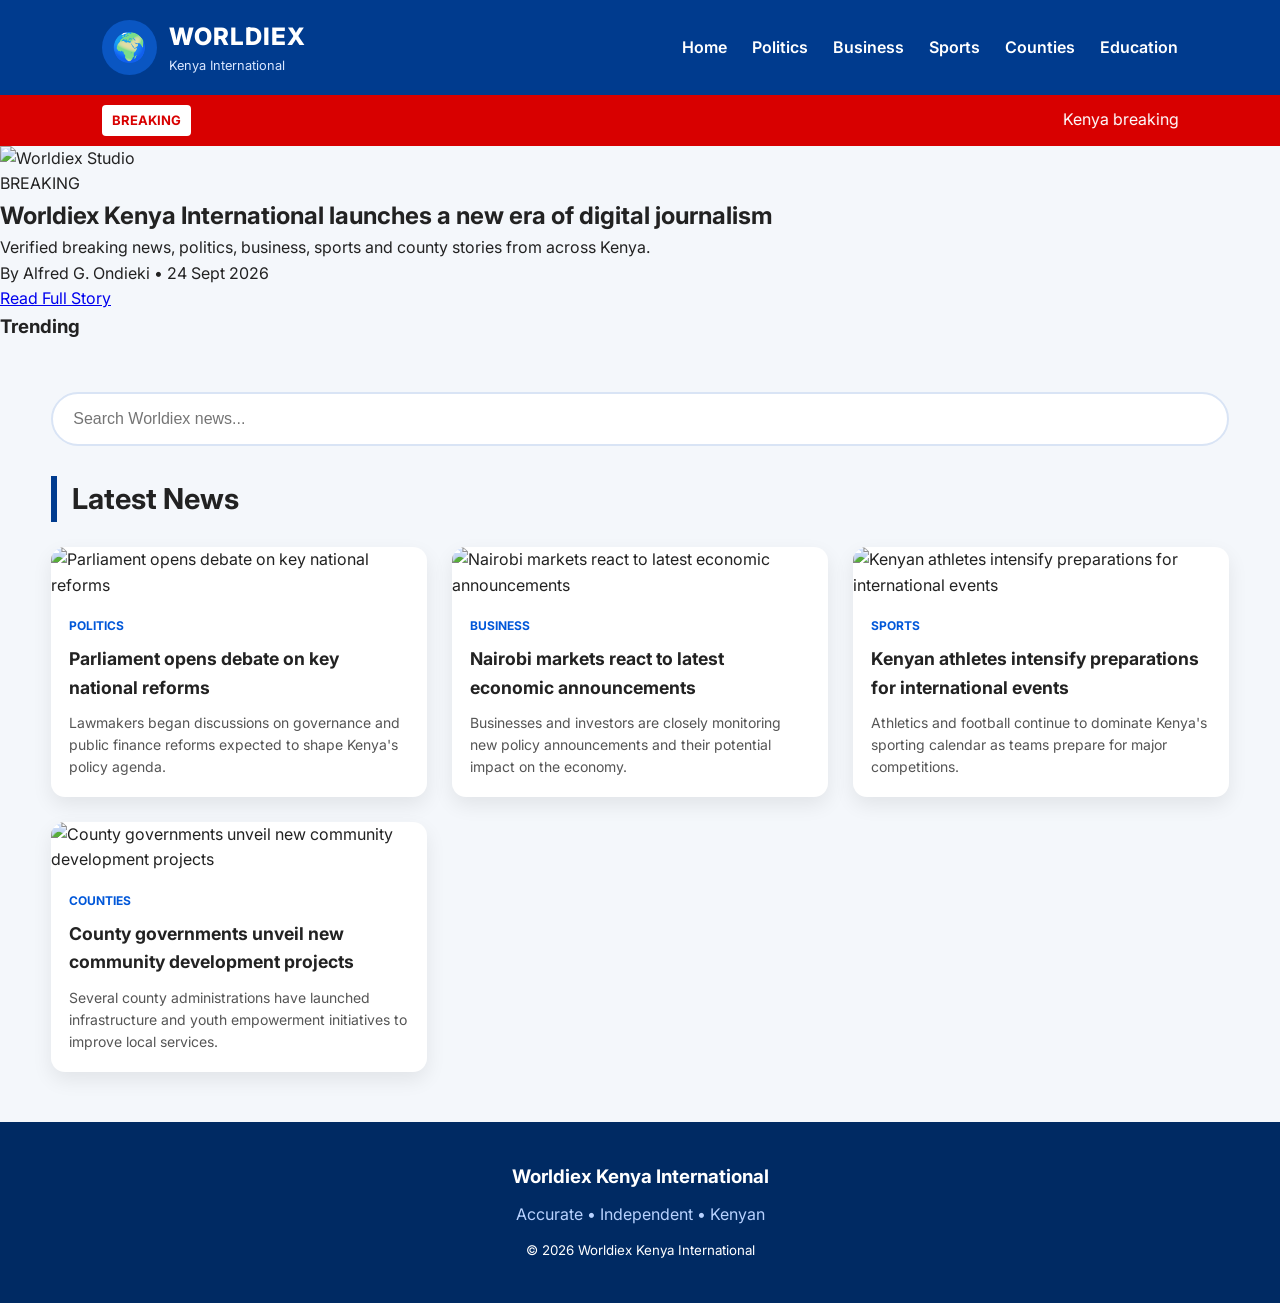
==== index.html @ 83154f73 "Update index.html" ====
<!DOCTYPE html>
<html lang="en">
<head>
    <meta charset="UTF-8">
    <meta name="viewport" content="width=device-width, initial-scale=1.0">
    <title>Worldiex Kenya International</title>

    <link rel="stylesheet" href="style.css">

    <!-- Google Font -->
    <link href="https://fonts.googleapis.com/css2?family=Inter:wght@300;400;600;700;800&display=swap" rel="stylesheet">
</head>

<body>

    <!-- ===== HEADER ===== -->
    <header class="header">

        <div class="logo">
            <div class="globe">🌍</div>

            <div>
                <h1>WORLDIEX</h1>
                <p>Kenya International</p>
            </div>
        </div>
          <nav>
  <a href="index.html">Home</a>
  <a href="category.html?cat=Politics">Politics</a>
  <a href="category.html?cat=Business">Business</a>
  <a href="category.html?cat=Sports">Sports</a>
  <a href="category.html?cat=Counties">Counties</a>
  <a href="category.html?cat=Education">Education</a>
</nav>

    </header>

    <!-- ===== BREAKING NEWS ===== -->

    <section class="breaking">

        <span>BREAKING</span>

        <marquee behavior="scroll" direction="left">
            Kenya breaking news • County updates • Business • Parliament • Education • Sports
        </marquee>

    </section>
<!-- ===== HERO NEWSROOM ===== -->
<section class="hero-grid">

  <article class="featured">
    <img src="images/studio.jpg" alt="Worldiex Studio">

    <div class="hero-content">
      <div class="live-tag">BREAKING</div>

      <h2>Worldiex Kenya International launches a new era of digital journalism</h2>

      <p>
        Verified breaking news, politics, business, sports and county stories from across Kenya.
      </p>

      <div class="meta">
        <span>By Alfred G. Ondieki</span>
        <span>•</span>
        <span>24 Sept 2026</span>
      </div>

      <a class="read-btn" href="article.html?id=1">Read Full Story</a>
    </div>
  </article>

  <aside class="trending">

    <h3>Trending</h3>

    <div class="trend-list" id="trendingNews">
      <!-- Filled automatically -->
    </div>

  </aside>

</section>

    <!-- ===== LATEST NEWS ===== -->

    <main class="container">
       <div class="search-box">
      <input type="text" id="searchInput" placeholder="Search Worldiex news...">
  </div> 
        
        <div class="section-title">
            <h3>Latest News</h3>
        </div>

        <div class="news-grid" id="newsContainer">
            <!-- Articles will load from news.json -->
        </div>

    </main>

    <!-- ===== FOOTER ===== -->

    <footer>

        <h3>Worldiex Kenya International</h3>

        <p>Accurate • Independent • Kenyan</p>

        <small>© 2026 Worldiex Kenya International</small>

    </footer>

    <script src="script.js"></script>

</body>
</html>
---- style.css ----
/* ===========================
   WORLDIEX KENYA INTERNATIONAL
   Main Stylesheet
=========================== */

*{
    margin:0;
    padding:0;
    box-sizing:border-box;
}

body{
    font-family:'Inter', sans-serif;
    background:#f4f7fb;
    color:#222;
    line-height:1.6;
}

/* Header */

.header{
    background:#003b8e;
    color:white;
    display:flex;
    justify-content:space-between;
    align-items:center;
    padding:18px 8%;
    flex-wrap:wrap;
    position:sticky;
    top:0;
    z-index:1000;
}

.logo{
    display:flex;
    align-items:center;
    gap:12px;
}

.globe{
    width:55px;
    height:55px;
    border-radius:50%;
    background:#0a56c2;
    display:flex;
    align-items:center;
    justify-content:center;
    font-size:28px;
}

.logo h1{
    font-size:1.5rem;
    font-weight:800;
    letter-spacing:1px;
}

.logo p{
    font-size:0.8rem;
    color:#d8e6ff;
}

nav{
    display:flex;
    gap:25px;
}

nav a{
    color:white;
    text-decoration:none;
    font-weight:600;
    transition:.3s;
}

nav a:hover{
    color:#ffd34d;
}

/* Breaking */

.breaking{
    background:#d80000;
    color:white;
    display:flex;
    align-items:center;
    padding:10px 8%;
    gap:15px;
}

.breaking span{
    background:white;
    color:#d80000;
    font-weight:700;
    padding:5px 10px;
    border-radius:4px;
    font-size:13px;
}

/* Hero */

.hero{
    position:relative;
    height:500px;
    overflow:hidden;
}

.hero img{
    width:100%;
    height:100%;
    object-fit:cover;
}

.overlay{
    position:absolute;
    inset:0;
    background:linear-gradient(to top, rgba(0,0,0,.75), rgba(0,0,0,.2));
    color:white;
    display:flex;
    flex-direction:column;
    justify-content:flex-end;
    padding:60px 8%;
}

.tag{
    background:#d80000;
    width:max-content;
    padding:6px 12px;
    border-radius:4px;
    font-size:13px;
    font-weight:700;
    margin-bottom:15px;
}

.overlay h2{
    font-size:2.4rem;
    max-width:700px;
    margin-bottom:15px;
}

.overlay p{
    max-width:600px;
    color:#ececec;
    margin-bottom:20px;
}

.overlay button{
    width:max-content;
    background:#ffd34d;
    border:none;
    padding:12px 22px;
    font-weight:700;
    border-radius:30px;
    cursor:pointer;
    transition:.3s;
}

.overlay button:hover{
    background:white;
}

/* Main */

.container{
    width:min(1200px,92%);
    margin:auto;
    padding:50px 0;
}

.section-title{
    margin-bottom:25px;
    border-left:6px solid #003b8e;
    padding-left:15px;
}

.section-title h3{
    font-size:1.8rem;
}

.news-grid{
    display:grid;
    grid-template-columns:repeat(auto-fit,minmax(280px,1fr));
    gap:25px;
}

/* Card */

.card{
    background:white;
    border-radius:14px;
    overflow:hidden;
    box-shadow:0 8px 20px rgba(0,0,0,.08);
    transition:.3s;
}

.card:hover{
    transform:translateY(-6px);
}

.card img{
    width:100%;
    height:190px;
    object-fit:cover;
}

.content{
    padding:18px;
}

.category{
    color:#0057d9;
    font-weight:700;
    font-size:12px;
    text-transform:uppercase;
}

.content h4{
    margin:10px 0;
    font-size:1.1rem;
}

.content p{
    color:#555;
    font-size:14px;
}

/* Footer */

footer{
    background:#002a63;
    color:white;
    text-align:center;
    padding:40px 20px;
}

footer p{
    color:#b8d2ff;
    margin:10px 0;
}

/* Responsive */

@media(max-width:768px){

.header{
    justify-content:center;
    gap:15px;
}

nav{
    justify-content:center;
    flex-wrap:wrap;
}

.overlay h2{
    font-size:1.8rem;
}

.hero{
    height:380px;
}

}
.card{
    text-decoration:none;
    color:inherit;
}
.admin-form{
    display:grid;
    gap:18px;
    max-width:700px;
}

.admin-form input,
.admin-form select,
.admin-form textarea{
    padding:14px;
    border:1px solid #ccc;
    border-radius:10px;
    font-size:16px;
    font-family:inherit;
}

.admin-form button,
.content button{
    background:#003b8e;
    color:white;
    border:none;
    padding:12px 20px;
    border-radius:8px;
    cursor:pointer;
    font-weight:700;
}

.content button{
    margin-top:15px;
    background:#c40000;
}
/* Search */

.search-box{
    margin-bottom:30px;
}

.search-box input{
    width:100%;
    padding:16px 20px;
    font-size:16px;
    border:2px solid #d9e4f5;
    border-radius:40px;
    outline:none;
    transition:0.3s;
}

.search-box input:focus{
    border-color:#003b8e;
    box-shadow:0 0 12px rgba(0,59,142,.15);
}
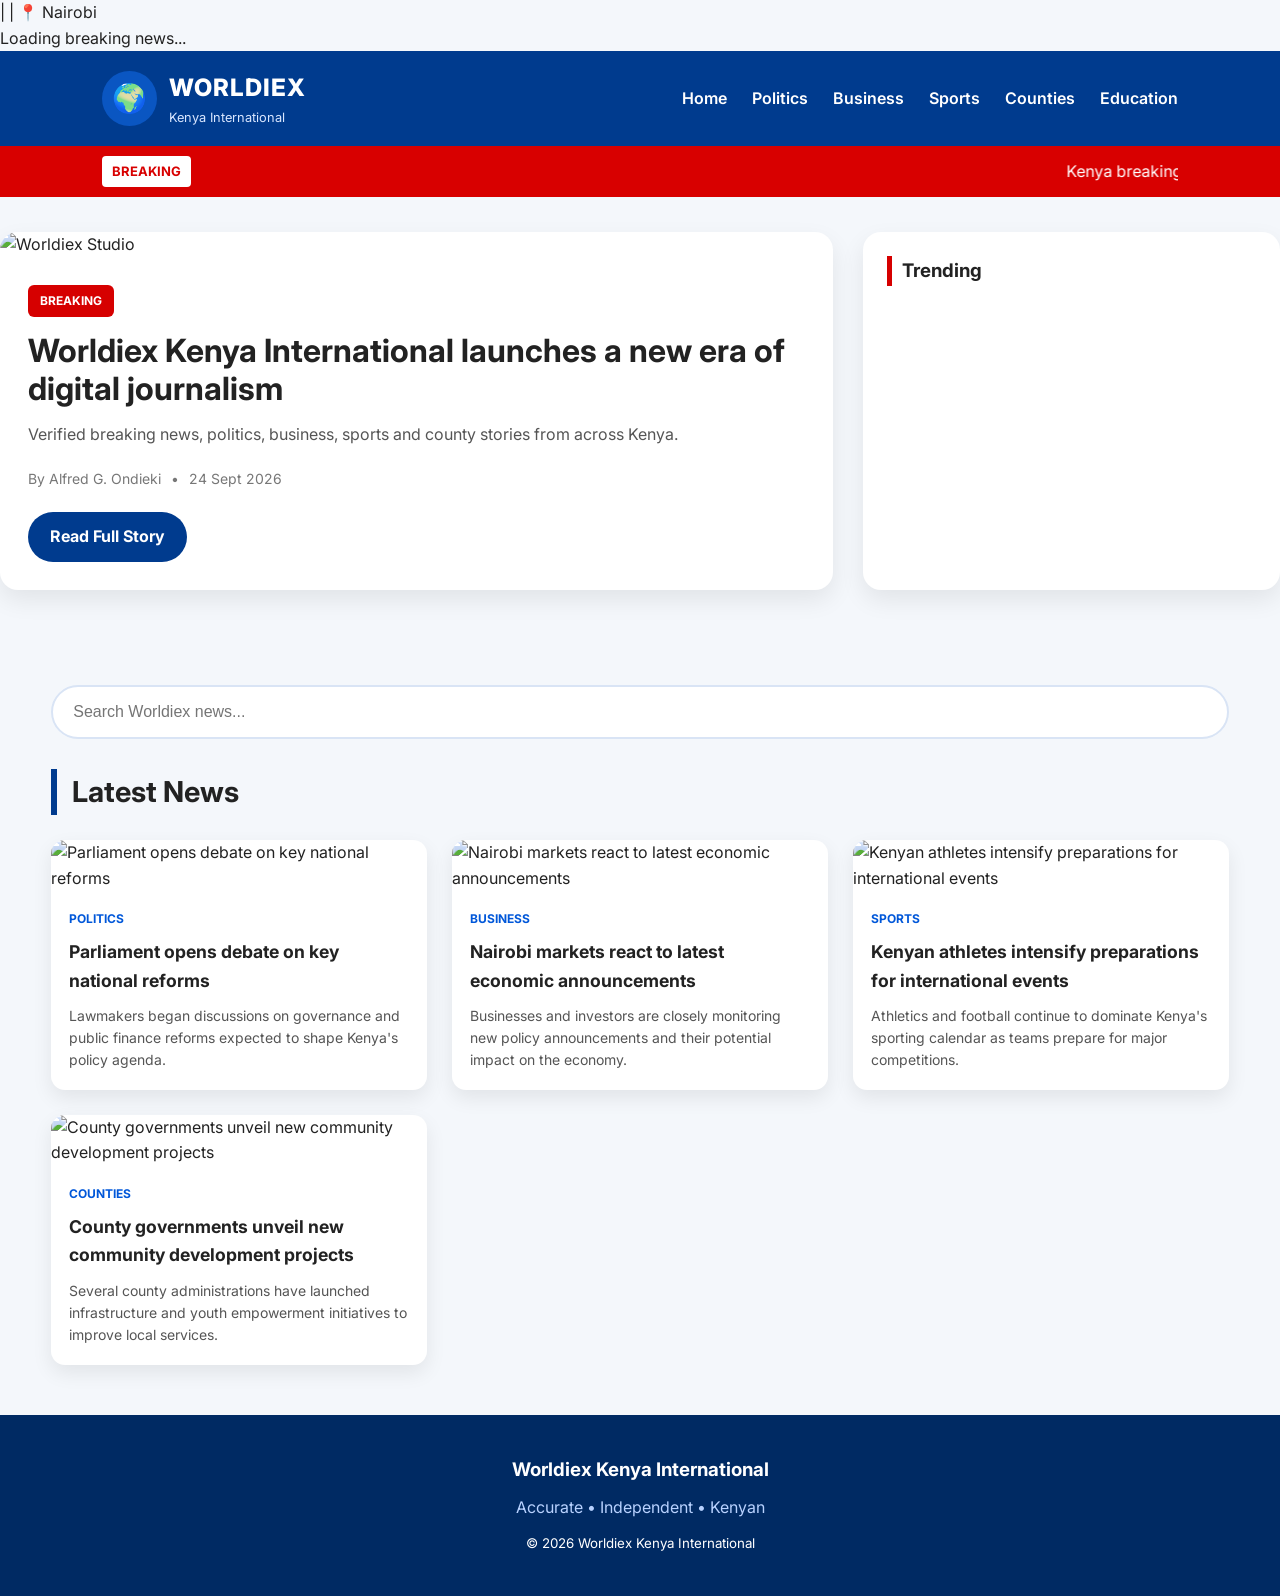
==== commit 4c2ebc36: "Update index.html" ====
--- a/index.html
+++ b/index.html
@@ -14,6 +14,33 @@
 <body>
 
     <!-- ===== HEADER ===== -->
+    <!-- ===== LIVE BAR ===== -->
+
+<div class="live-bar">
+
+    <div class="live-left">
+
+        <span id="currentDate"></span>
+
+        <span>|</span>
+
+        <span id="currentTime"></span>
+
+        <span>|</span>
+
+        <span>📍 Nairobi</span>
+
+    </div>
+
+    <div class="live-right">
+
+        <span class="live-dot"></span>
+
+        <span id="headlineTicker">Loading breaking news...</span>
+
+    </div>
+
+</div>
     <header class="header">
 
         <div class="logo">
--- a/style.css
+++ b/style.css
@@ -314,3 +314,126 @@
     border-color:#003b8e;
     box-shadow:0 0 12px rgba(0,59,142,.15);
 }
+/* ================= HERO V2 ================= */
+
+.hero-grid{
+    display:grid;
+    grid-template-columns:2fr 1fr;
+    gap:30px;
+    margin:35px 0 45px;
+}
+
+.featured{
+    background:#fff;
+    border-radius:18px;
+    overflow:hidden;
+    box-shadow:0 10px 25px rgba(0,0,0,.08);
+}
+
+.featured img{
+    width:100%;
+    height:340px;
+    object-fit:cover;
+}
+
+.hero-content{
+    padding:28px;
+}
+
+.live-tag{
+    display:inline-block;
+    background:#d60000;
+    color:#fff;
+    padding:6px 12px;
+    border-radius:6px;
+    font-size:12px;
+    font-weight:700;
+    margin-bottom:15px;
+}
+
+.hero-content h2{
+    font-size:2rem;
+    line-height:1.2;
+    margin-bottom:14px;
+}
+
+.hero-content p{
+    color:#555;
+    margin-bottom:20px;
+}
+
+.meta{
+    display:flex;
+    gap:10px;
+    color:#777;
+    font-size:14px;
+    margin-bottom:22px;
+    flex-wrap:wrap;
+}
+
+.read-btn{
+    display:inline-block;
+    background:#003b8e;
+    color:white;
+    text-decoration:none;
+    padding:12px 22px;
+    border-radius:30px;
+    font-weight:700;
+}
+
+.read-btn:hover{
+    background:#0054c9;
+}
+
+/* Trending */
+
+.trending{
+    background:#fff;
+    border-radius:18px;
+    padding:24px;
+    box-shadow:0 10px 25px rgba(0,0,0,.08);
+}
+
+.trending h3{
+    border-left:5px solid #d60000;
+    padding-left:10px;
+    margin-bottom:18px;
+}
+
+.trend-item{
+    display:block;
+    text-decoration:none;
+    color:#222;
+    padding:14px 0;
+    border-bottom:1px solid #ececec;
+}
+
+.trend-item:last-child{
+    border-bottom:none;
+}
+
+.trend-item h4{
+    font-size:15px;
+    margin-bottom:6px;
+}
+
+.trend-item span{
+    color:#777;
+    font-size:13px;
+}
+
+@media(max-width:900px){
+
+.hero-grid{
+    grid-template-columns:1fr;
+}
+
+.featured img{
+    height:240px;
+}
+
+.hero-content h2{
+    font-size:1.5rem;
+}
+
+}
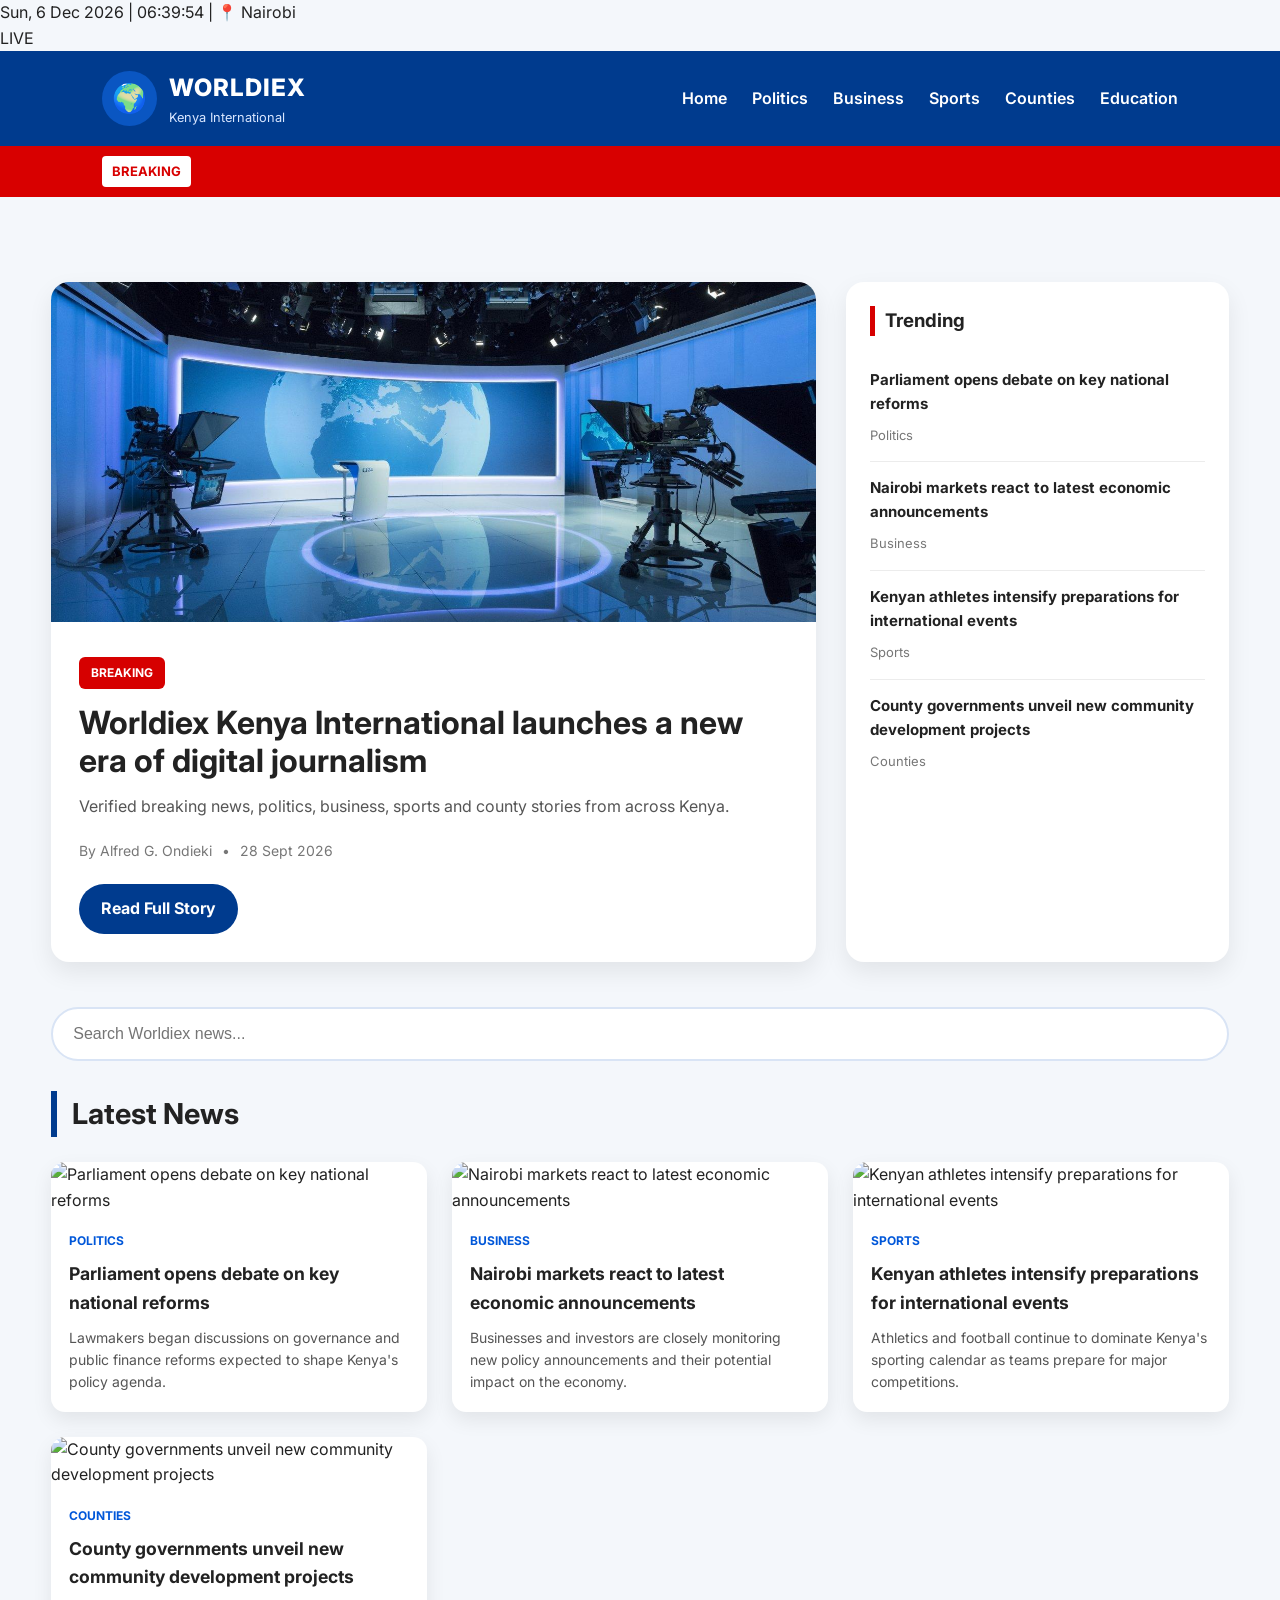
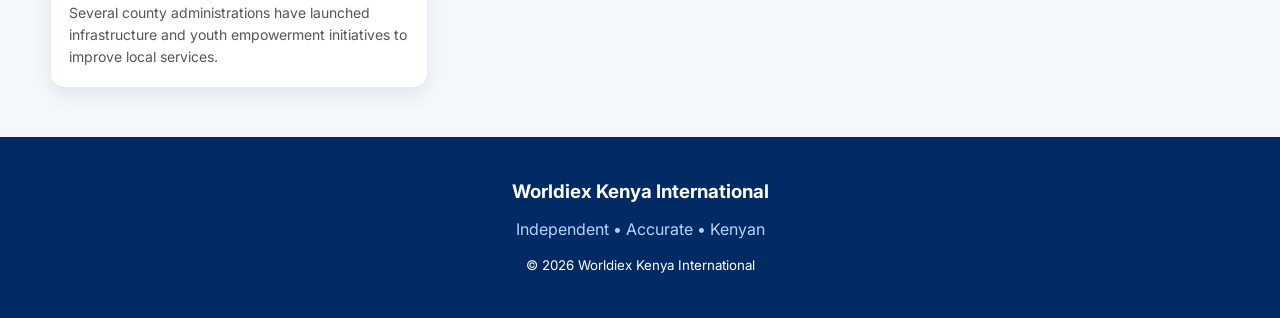
==== commit 6f9b37f3: "Update index.html" ====
--- a/index.html
+++ b/index.html
@@ -1,145 +1,103 @@
 <!DOCTYPE html>
 <html lang="en">
 <head>
-    <meta charset="UTF-8">
-    <meta name="viewport" content="width=device-width, initial-scale=1.0">
-    <title>Worldiex Kenya International</title>
-
-    <link rel="stylesheet" href="style.css">
-
-    <!-- Google Font -->
-    <link href="https://fonts.googleapis.com/css2?family=Inter:wght@300;400;600;700;800&display=swap" rel="stylesheet">
+<meta charset="UTF-8">
+<meta name="viewport" content="width=device-width, initial-scale=1.0">
+<title>Worldiex Kenya International</title>
+<link rel="stylesheet" href="style.css">
+<link href="https://fonts.googleapis.com/css2?family=Inter:wght@300;400;600;700;800&display=swap" rel="stylesheet">
 </head>
-
 <body>
 
-    <!-- ===== HEADER ===== -->
-    <!-- ===== LIVE BAR ===== -->
+<div class="live-bar">
+  <div class="live-left">
+    <span id="currentDate"></span>
+    <span>|</span>
+    <span id="currentTime"></span>
+    <span>|</span>
+    <span>📍 Nairobi</span>
+  </div>
+  <div class="live-right">
+    <span class="live-dot"></span>
+    <span>LIVE</span>
+  </div>
+</div>
 
-<div class="live-bar">
+<header class="header">
+  <div class="logo">
+    <div class="globe">🌍</div>
+    <div>
+      <h1>WORLDIEX</h1>
+      <p>Kenya International</p>
+    </div>
+  </div>
 
-    <div class="live-left">
+  <nav>
+    <a href="index.html">Home</a>
+    <a href="category.html?cat=Politics">Politics</a>
+    <a href="category.html?cat=Business">Business</a>
+    <a href="category.html?cat=Sports">Sports</a>
+    <a href="category.html?cat=Counties">Counties</a>
+    <a href="category.html?cat=Education">Education</a>
+  </nav>
+</header>
 
-        <span id="currentDate"></span>
+<section class="breaking">
+  <span>BREAKING</span>
+  <div class="ticker">
+    <div id="breakingTicker"></div>
+  </div>
+</section>
 
-        <span>|</span>
+<main class="container">
 
-        <span id="currentTime"></span>
+<div class="hero-grid">
 
-        <span>|</span>
+<article class="featured">
+<img src="images/studio.jpg" alt="Worldiex Studio">
 
-        <span>📍 Nairobi</span>
+<div class="hero-content">
+<div class="live-tag">BREAKING</div>
 
-    </div>
+<h2>Worldiex Kenya International launches a new era of digital journalism</h2>
 
-    <div class="live-right">
+<p>Verified breaking news, politics, business, sports and county stories from across Kenya.</p>
 
-        <span class="live-dot"></span>
+<div class="meta">
+<span>By Alfred G. Ondieki</span>
+<span>•</span>
+<span>28 Sept 2026</span>
+</div>
 
-        <span id="headlineTicker">Loading breaking news...</span>
+<a class="read-btn" href="article.html?id=1">Read Full Story</a>
+</div>
+</article>
 
-    </div>
+<aside class="trending">
+<h3>Trending</h3>
+<div id="trendingNews"></div>
+</aside>
 
 </div>
-    <header class="header">
 
-        <div class="logo">
-            <div class="globe">🌍</div>
+<div class="search-box">
+<input type="text" id="searchInput" placeholder="Search Worldiex news...">
+</div>
 
-            <div>
-                <h1>WORLDIEX</h1>
-                <p>Kenya International</p>
-            </div>
-        </div>
-          <nav>
-  <a href="index.html">Home</a>
-  <a href="category.html?cat=Politics">Politics</a>
-  <a href="category.html?cat=Business">Business</a>
-  <a href="category.html?cat=Sports">Sports</a>
-  <a href="category.html?cat=Counties">Counties</a>
-  <a href="category.html?cat=Education">Education</a>
-</nav>
+<div class="section-title">
+<h3>Latest News</h3>
+</div>
 
-    </header>
+<div class="news-grid" id="newsContainer"></div>
 
-    <!-- ===== BREAKING NEWS ===== -->
+</main>
 
-    <section class="breaking">
+<footer>
+<h3>Worldiex Kenya International</h3>
+<p>Independent • Accurate • Kenyan</p>
+<small>© 2026 Worldiex Kenya International</small>
+</footer>
 
-        <span>BREAKING</span>
-
-        <marquee behavior="scroll" direction="left">
-            Kenya breaking news • County updates • Business • Parliament • Education • Sports
-        </marquee>
-
-    </section>
-<!-- ===== HERO NEWSROOM ===== -->
-<section class="hero-grid">
-
-  <article class="featured">
-    <img src="images/studio.jpg" alt="Worldiex Studio">
-
-    <div class="hero-content">
-      <div class="live-tag">BREAKING</div>
-
-      <h2>Worldiex Kenya International launches a new era of digital journalism</h2>
-
-      <p>
-        Verified breaking news, politics, business, sports and county stories from across Kenya.
-      </p>
-
-      <div class="meta">
-        <span>By Alfred G. Ondieki</span>
-        <span>•</span>
-        <span>24 Sept 2026</span>
-      </div>
-
-      <a class="read-btn" href="article.html?id=1">Read Full Story</a>
-    </div>
-  </article>
-
-  <aside class="trending">
-
-    <h3>Trending</h3>
-
-    <div class="trend-list" id="trendingNews">
-      <!-- Filled automatically -->
-    </div>
-
-  </aside>
-
-</section>
-
-    <!-- ===== LATEST NEWS ===== -->
-
-    <main class="container">
-       <div class="search-box">
-      <input type="text" id="searchInput" placeholder="Search Worldiex news...">
-  </div> 
-        
-        <div class="section-title">
-            <h3>Latest News</h3>
-        </div>
-
-        <div class="news-grid" id="newsContainer">
-            <!-- Articles will load from news.json -->
-        </div>
-
-    </main>
-
-    <!-- ===== FOOTER ===== -->
-
-    <footer>
-
-        <h3>Worldiex Kenya International</h3>
-
-        <p>Accurate • Independent • Kenyan</p>
-
-        <small>© 2026 Worldiex Kenya International</small>
-
-    </footer>
-
-    <script src="script.js"></script>
-
+<script src="script.js"></script>
 </body>
 </html>
--- a/style.css
+++ b/style.css
@@ -435,5 +435,101 @@
 .hero-content h2{
     font-size:1.5rem;
 }
-
-}
+/* ================= LIVE BAR ================= */
+
+.live-bar{
+
+    background:#111827;
+
+    color:white;
+
+    display:flex;
+
+    justify-content:space-between;
+
+    align-items:center;
+
+    padding:10px 8%;
+
+    font-size:14px;
+
+    flex-wrap:wrap;
+
+    gap:10px;
+
+}
+
+.live-left{
+
+    display:flex;
+
+    gap:10px;
+
+    align-items:center;
+
+    flex-wrap:wrap;
+
+}
+
+.live-right{
+
+    display:flex;
+
+    align-items:center;
+
+    gap:10px;
+
+    font-weight:600;
+
+    overflow:hidden;
+
+    white-space:nowrap;
+
+    flex:1;
+
+    justify-content:flex-end;
+
+}
+
+.live-dot{
+
+    width:10px;
+
+    height:10px;
+
+    background:#ff0000;
+
+    border-radius:50%;
+
+    animation:pulse 1s infinite;
+
+}
+
+@keyframes pulse{
+
+    0%{opacity:1;}
+
+    50%{opacity:.3;}
+
+    100%{opacity:1;}
+
+}
+
+@media(max-width:768px){
+
+.live-bar{
+
+    font-size:12px;
+
+    padding:10px 5%;
+
+}
+
+.live-right{
+
+    justify-content:flex-start;
+
+}
+
+}
+}
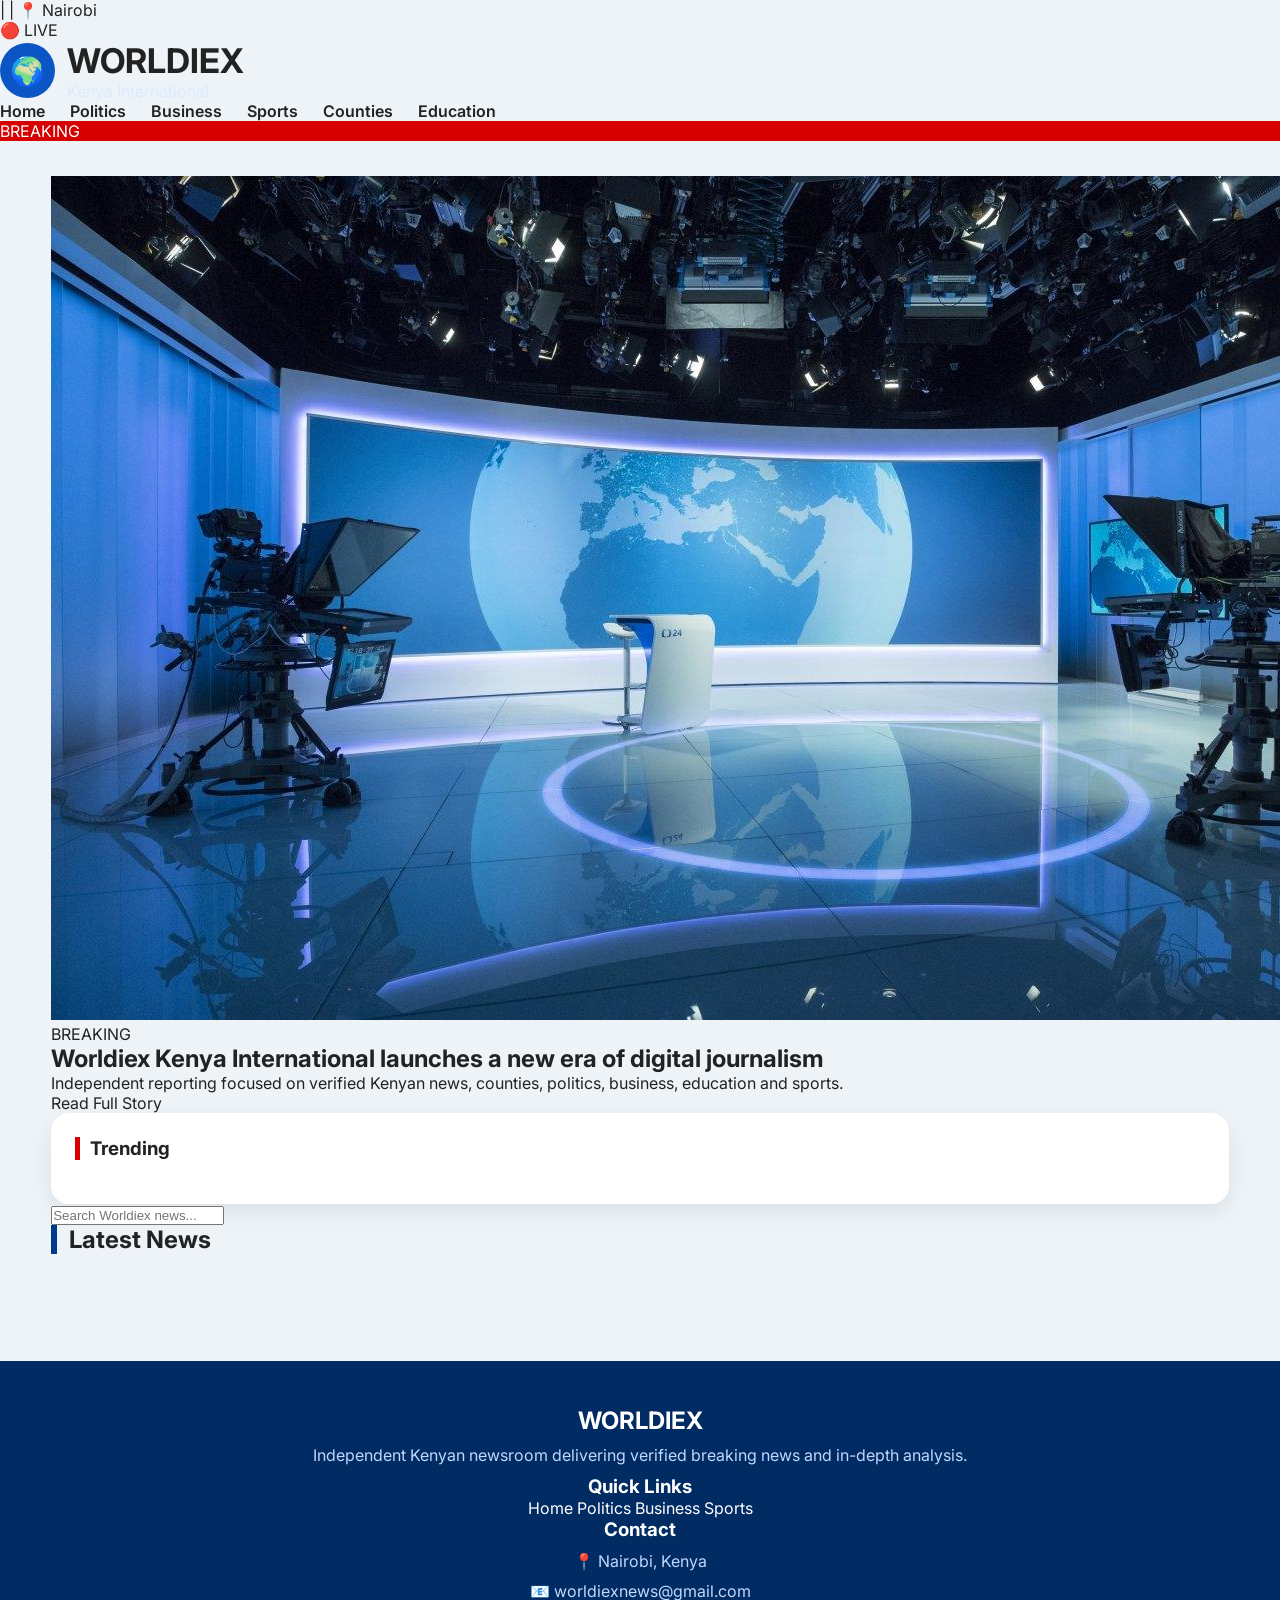
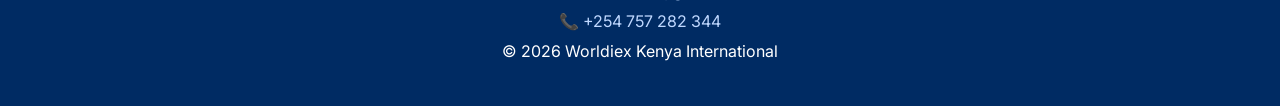
==== commit f20e3e14: "Update index.html" ====
--- a/index.html
+++ b/index.html
@@ -1,29 +1,29 @@
 <!DOCTYPE html>
 <html lang="en">
 <head>
-<meta charset="UTF-8">
-<meta name="viewport" content="width=device-width, initial-scale=1.0">
-<title>Worldiex Kenya International</title>
-<link rel="stylesheet" href="style.css">
-<link href="https://fonts.googleapis.com/css2?family=Inter:wght@300;400;600;700;800&display=swap" rel="stylesheet">
+  <meta charset="UTF-8">
+  <meta name="viewport" content="width=device-width, initial-scale=1.0">
+  <title>Worldiex Kenya International</title>
+
+  <link rel="stylesheet" href="style.css">
+  <link href="https://fonts.googleapis.com/css2?family=Inter:wght@300;400;600;700;800&display=swap" rel="stylesheet">
 </head>
 <body>
 
-<div class="live-bar">
-  <div class="live-left">
-    <span id="currentDate"></span>
+<div class="topbar">
+  <div class="left">
+    <span id="date"></span>
     <span>|</span>
-    <span id="currentTime"></span>
+    <span id="time"></span>
     <span>|</span>
     <span>📍 Nairobi</span>
   </div>
-  <div class="live-right">
-    <span class="live-dot"></span>
-    <span>LIVE</span>
+  <div class="right">
+    🔴 LIVE
   </div>
 </div>
 
-<header class="header">
+<header>
   <div class="logo">
     <div class="globe">🌍</div>
     <div>
@@ -43,59 +43,86 @@
 </header>
 
 <section class="breaking">
-  <span>BREAKING</span>
+  <div class="label">BREAKING</div>
   <div class="ticker">
-    <div id="breakingTicker"></div>
+    <div id="tickerText"></div>
   </div>
 </section>
 
 <main class="container">
 
-<div class="hero-grid">
+<section class="hero">
 
-<article class="featured">
-<img src="images/studio.jpg" alt="Worldiex Studio">
+  <div class="hero-image">
+    <img src="images/studio.jpg" alt="Worldiex Studio">
 
-<div class="hero-content">
-<div class="live-tag">BREAKING</div>
+    <div class="overlay">
+      <span class="badge">BREAKING</span>
 
-<h2>Worldiex Kenya International launches a new era of digital journalism</h2>
+      <h2>
+        Worldiex Kenya International launches a new era of digital journalism
+      </h2>
 
-<p>Verified breaking news, politics, business, sports and county stories from across Kenya.</p>
+      <p>
+        Independent reporting focused on verified Kenyan news, counties,
+        politics, business, education and sports.
+      </p>
 
-<div class="meta">
-<span>By Alfred G. Ondieki</span>
-<span>•</span>
-<span>28 Sept 2026</span>
-</div>
+      <a href="article.html?id=1" class="btn">Read Full Story</a>
+    </div>
+  </div>
 
-<a class="read-btn" href="article.html?id=1">Read Full Story</a>
-</div>
-</article>
+  <aside class="trending">
+    <h3>Trending</h3>
+    <div id="trending"></div>
+  </aside>
 
-<aside class="trending">
-<h3>Trending</h3>
-<div id="trendingNews"></div>
-</aside>
+</section>
 
-</div>
+<section class="search">
+  <input type="text" id="search" placeholder="Search Worldiex news...">
+</section>
 
-<div class="search-box">
-<input type="text" id="searchInput" placeholder="Search Worldiex news...">
-</div>
+<section>
+  <div class="section-title">
+    <h2>Latest News</h2>
+  </div>
 
-<div class="section-title">
-<h3>Latest News</h3>
-</div>
-
-<div class="news-grid" id="newsContainer"></div>
+  <div class="grid" id="news"></div>
+</section>
 
 </main>
 
 <footer>
-<h3>Worldiex Kenya International</h3>
-<p>Independent • Accurate • Kenyan</p>
-<small>© 2026 Worldiex Kenya International</small>
+  <div class="footer-grid">
+
+    <div>
+      <h2>WORLDIEX</h2>
+      <p>
+        Independent Kenyan newsroom delivering verified breaking news and in-depth analysis.
+      </p>
+    </div>
+
+    <div>
+      <h3>Quick Links</h3>
+      <a href="index.html">Home</a>
+      <a href="category.html?cat=Politics">Politics</a>
+      <a href="category.html?cat=Business">Business</a>
+      <a href="category.html?cat=Sports">Sports</a>
+    </div>
+
+    <div>
+      <h3>Contact</h3>
+      <p>📍 Nairobi, Kenya</p>
+      <p>📧 worldiexnews@gmail.com</p>
+      <p>📞 +254 757 282 344</p>
+    </div>
+
+  </div>
+
+  <div class="copy">
+    © 2026 Worldiex Kenya International
+  </div>
 </footer>
 
 <script src="script.js"></script>
--- a/style.css
+++ b/style.css
@@ -1,535 +1,63 @@
-/* ===========================
-   WORLDIEX KENYA INTERNATIONAL
-   Main Stylesheet
-=========================== */
+*{margin:0;padding:0;box-sizing:border-box}
+body{font-family:'Inter',sans-serif;background:#eef3f8;color:#222}
+a{text-decoration:none;color:inherit}
 
-*{
-    margin:0;
-    padding:0;
-    box-sizing:border-box;
-}
+.live-bar{background:#111827;color:#fff;padding:10px 6%;display:flex;justify-content:space-between;align-items:center;font-size:14px;flex-wrap:wrap}
+.live-left{display:flex;gap:8px;align-items:center}
+.live-dot{width:10px;height:10px;border-radius:50%;background:red;animation:pulse 1s infinite}
+@keyframes pulse{50%{opacity:.3}}
 
-body{
-    font-family:'Inter', sans-serif;
-    background:#f4f7fb;
-    color:#222;
-    line-height:1.6;
-}
+.header{background:#003b8e;color:#fff;padding:20px 6%;display:flex;justify-content:space-between;align-items:center;flex-wrap:wrap}
+.logo{display:flex;align-items:center;gap:12px}
+.globe{width:55px;height:55px;border-radius:50%;background:#0b56c4;display:flex;justify-content:center;align-items:center;font-size:28px}
+.logo h1{font-size:34px}
+.logo p{color:#dbeafe}
+nav{display:flex;gap:25px;flex-wrap:wrap}
+nav a{font-weight:600}
 
-/* Header */
+.breaking{background:#d60000;color:#fff;display:flex;align-items:center}
+.breaking span{background:#fff;color:#d60000;padding:8px 14px;font-weight:700;margin:10px;border-radius:4px}
+.ticker{overflow:hidden;width:100%;white-space:nowrap}
+#breakingTicker{display:inline-block;padding-left:100%;animation:scroll 22s linear infinite;font-weight:600}
+@keyframes scroll{from{transform:translateX(0)}to{transform:translateX(-100%)}}
 
-.header{
-    background:#003b8e;
-    color:white;
-    display:flex;
-    justify-content:space-between;
-    align-items:center;
-    padding:18px 8%;
-    flex-wrap:wrap;
-    position:sticky;
-    top:0;
-    z-index:1000;
-}
+.container{width:min(1200px,92%);margin:auto;padding:35px 0}
+.hero-grid{display:grid;grid-template-columns:2fr 1fr;gap:30px}
+.featured,.trending,.card{background:#fff;border-radius:18px;overflow:hidden;box-shadow:0 8px 20px rgba(0,0,0,.08)}
+.featured img{width:100%;height:360px;object-fit:cover}
+.hero-content{padding:25px}
+.live-tag{display:inline-block;background:#d60000;color:#fff;padding:6px 12px;border-radius:5px;font-size:12px;font-weight:700;margin-bottom:15px}
+.hero-content h2{font-size:36px;line-height:1.2;margin-bottom:15px}
+.hero-content p{color:#555;margin-bottom:18px}
+.meta{display:flex;gap:10px;color:#777;font-size:14px;flex-wrap:wrap;margin-bottom:20px}
+.read-btn{background:#003b8e;color:#fff;padding:12px 22px;border-radius:30px;font-weight:700;display:inline-block}
 
-.logo{
-    display:flex;
-    align-items:center;
-    gap:12px;
-}
+.trending{padding:24px}
+.trending h3{border-left:5px solid #d60000;padding-left:10px;margin-bottom:20px}
+.trend-item{display:block;padding:14px 0;border-bottom:1px solid #ececec}
+.trend-item h4{font-size:16px;margin-bottom:5px}
+.trend-item span{color:#777;font-size:13px}
 
-.globe{
-    width:55px;
-    height:55px;
-    border-radius:50%;
-    background:#0a56c2;
-    display:flex;
-    align-items:center;
-    justify-content:center;
-    font-size:28px;
-}
+.search-box{margin:35px 0}
+.search-box input{width:100%;padding:16px 20px;border-radius:35px;border:2px solid #d6e0ef;font-size:16px;outline:none}
+.search-box input:focus{border-color:#003b8e}
 
-.logo h1{
-    font-size:1.5rem;
-    font-weight:800;
-    letter-spacing:1px;
-}
+.section-title{border-left:6px solid #003b8e;padding-left:12px;margin-bottom:22px}
+.news-grid{display:grid;grid-template-columns:repeat(auto-fit,minmax(280px,1fr));gap:24px}
+.card img{width:100%;height:180px;object-fit:cover}
+.content{padding:18px}
+.category{color:#0054c7;font-size:12px;font-weight:700;text-transform:uppercase}
+.content h4{margin:10px 0;font-size:20px}
+.content p{color:#555;font-size:14px;line-height:1.6}
 
-.logo p{
-    font-size:0.8rem;
-    color:#d8e6ff;
-}
-
-nav{
-    display:flex;
-    gap:25px;
-}
-
-nav a{
-    color:white;
-    text-decoration:none;
-    font-weight:600;
-    transition:.3s;
-}
-
-nav a:hover{
-    color:#ffd34d;
-}
-
-/* Breaking */
-
-.breaking{
-    background:#d80000;
-    color:white;
-    display:flex;
-    align-items:center;
-    padding:10px 8%;
-    gap:15px;
-}
-
-.breaking span{
-    background:white;
-    color:#d80000;
-    font-weight:700;
-    padding:5px 10px;
-    border-radius:4px;
-    font-size:13px;
-}
-
-/* Hero */
-
-.hero{
-    position:relative;
-    height:500px;
-    overflow:hidden;
-}
-
-.hero img{
-    width:100%;
-    height:100%;
-    object-fit:cover;
-}
-
-.overlay{
-    position:absolute;
-    inset:0;
-    background:linear-gradient(to top, rgba(0,0,0,.75), rgba(0,0,0,.2));
-    color:white;
-    display:flex;
-    flex-direction:column;
-    justify-content:flex-end;
-    padding:60px 8%;
-}
-
-.tag{
-    background:#d80000;
-    width:max-content;
-    padding:6px 12px;
-    border-radius:4px;
-    font-size:13px;
-    font-weight:700;
-    margin-bottom:15px;
-}
-
-.overlay h2{
-    font-size:2.4rem;
-    max-width:700px;
-    margin-bottom:15px;
-}
-
-.overlay p{
-    max-width:600px;
-    color:#ececec;
-    margin-bottom:20px;
-}
-
-.overlay button{
-    width:max-content;
-    background:#ffd34d;
-    border:none;
-    padding:12px 22px;
-    font-weight:700;
-    border-radius:30px;
-    cursor:pointer;
-    transition:.3s;
-}
-
-.overlay button:hover{
-    background:white;
-}
-
-/* Main */
-
-.container{
-    width:min(1200px,92%);
-    margin:auto;
-    padding:50px 0;
-}
-
-.section-title{
-    margin-bottom:25px;
-    border-left:6px solid #003b8e;
-    padding-left:15px;
-}
-
-.section-title h3{
-    font-size:1.8rem;
-}
-
-.news-grid{
-    display:grid;
-    grid-template-columns:repeat(auto-fit,minmax(280px,1fr));
-    gap:25px;
-}
-
-/* Card */
-
-.card{
-    background:white;
-    border-radius:14px;
-    overflow:hidden;
-    box-shadow:0 8px 20px rgba(0,0,0,.08);
-    transition:.3s;
-}
-
-.card:hover{
-    transform:translateY(-6px);
-}
-
-.card img{
-    width:100%;
-    height:190px;
-    object-fit:cover;
-}
-
-.content{
-    padding:18px;
-}
-
-.category{
-    color:#0057d9;
-    font-weight:700;
-    font-size:12px;
-    text-transform:uppercase;
-}
-
-.content h4{
-    margin:10px 0;
-    font-size:1.1rem;
-}
-
-.content p{
-    color:#555;
-    font-size:14px;
-}
-
-/* Footer */
-
-footer{
-    background:#002a63;
-    color:white;
-    text-align:center;
-    padding:40px 20px;
-}
-
-footer p{
-    color:#b8d2ff;
-    margin:10px 0;
-}
-
-/* Responsive */
-
-@media(max-width:768px){
-
-.header{
-    justify-content:center;
-    gap:15px;
-}
-
-nav{
-    justify-content:center;
-    flex-wrap:wrap;
-}
-
-.overlay h2{
-    font-size:1.8rem;
-}
-
-.hero{
-    height:380px;
-}
-
-}
-.card{
-    text-decoration:none;
-    color:inherit;
-}
-.admin-form{
-    display:grid;
-    gap:18px;
-    max-width:700px;
-}
-
-.admin-form input,
-.admin-form select,
-.admin-form textarea{
-    padding:14px;
-    border:1px solid #ccc;
-    border-radius:10px;
-    font-size:16px;
-    font-family:inherit;
-}
-
-.admin-form button,
-.content button{
-    background:#003b8e;
-    color:white;
-    border:none;
-    padding:12px 20px;
-    border-radius:8px;
-    cursor:pointer;
-    font-weight:700;
-}
-
-.content button{
-    margin-top:15px;
-    background:#c40000;
-}
-/* Search */
-
-.search-box{
-    margin-bottom:30px;
-}
-
-.search-box input{
-    width:100%;
-    padding:16px 20px;
-    font-size:16px;
-    border:2px solid #d9e4f5;
-    border-radius:40px;
-    outline:none;
-    transition:0.3s;
-}
-
-.search-box input:focus{
-    border-color:#003b8e;
-    box-shadow:0 0 12px rgba(0,59,142,.15);
-}
-/* ================= HERO V2 ================= */
-
-.hero-grid{
-    display:grid;
-    grid-template-columns:2fr 1fr;
-    gap:30px;
-    margin:35px 0 45px;
-}
-
-.featured{
-    background:#fff;
-    border-radius:18px;
-    overflow:hidden;
-    box-shadow:0 10px 25px rgba(0,0,0,.08);
-}
-
-.featured img{
-    width:100%;
-    height:340px;
-    object-fit:cover;
-}
-
-.hero-content{
-    padding:28px;
-}
-
-.live-tag{
-    display:inline-block;
-    background:#d60000;
-    color:#fff;
-    padding:6px 12px;
-    border-radius:6px;
-    font-size:12px;
-    font-weight:700;
-    margin-bottom:15px;
-}
-
-.hero-content h2{
-    font-size:2rem;
-    line-height:1.2;
-    margin-bottom:14px;
-}
-
-.hero-content p{
-    color:#555;
-    margin-bottom:20px;
-}
-
-.meta{
-    display:flex;
-    gap:10px;
-    color:#777;
-    font-size:14px;
-    margin-bottom:22px;
-    flex-wrap:wrap;
-}
-
-.read-btn{
-    display:inline-block;
-    background:#003b8e;
-    color:white;
-    text-decoration:none;
-    padding:12px 22px;
-    border-radius:30px;
-    font-weight:700;
-}
-
-.read-btn:hover{
-    background:#0054c9;
-}
-
-/* Trending */
-
-.trending{
-    background:#fff;
-    border-radius:18px;
-    padding:24px;
-    box-shadow:0 10px 25px rgba(0,0,0,.08);
-}
-
-.trending h3{
-    border-left:5px solid #d60000;
-    padding-left:10px;
-    margin-bottom:18px;
-}
-
-.trend-item{
-    display:block;
-    text-decoration:none;
-    color:#222;
-    padding:14px 0;
-    border-bottom:1px solid #ececec;
-}
-
-.trend-item:last-child{
-    border-bottom:none;
-}
-
-.trend-item h4{
-    font-size:15px;
-    margin-bottom:6px;
-}
-
-.trend-item span{
-    color:#777;
-    font-size:13px;
-}
+footer{background:#002b63;color:#fff;text-align:center;padding:45px 20px;margin-top:50px}
+footer p{color:#bfd8ff;margin:10px 0}
 
 @media(max-width:900px){
-
-.hero-grid{
-    grid-template-columns:1fr;
+.hero-grid{grid-template-columns:1fr}
+.featured img{height:240px}
+.hero-content h2{font-size:28px}
+.header{justify-content:center;gap:20px}
+nav{justify-content:center}
+.live-bar{font-size:12px}
 }
-
-.featured img{
-    height:240px;
-}
-
-.hero-content h2{
-    font-size:1.5rem;
-}
-/* ================= LIVE BAR ================= */
-
-.live-bar{
-
-    background:#111827;
-
-    color:white;
-
-    display:flex;
-
-    justify-content:space-between;
-
-    align-items:center;
-
-    padding:10px 8%;
-
-    font-size:14px;
-
-    flex-wrap:wrap;
-
-    gap:10px;
-
-}
-
-.live-left{
-
-    display:flex;
-
-    gap:10px;
-
-    align-items:center;
-
-    flex-wrap:wrap;
-
-}
-
-.live-right{
-
-    display:flex;
-
-    align-items:center;
-
-    gap:10px;
-
-    font-weight:600;
-
-    overflow:hidden;
-
-    white-space:nowrap;
-
-    flex:1;
-
-    justify-content:flex-end;
-
-}
-
-.live-dot{
-
-    width:10px;
-
-    height:10px;
-
-    background:#ff0000;
-
-    border-radius:50%;
-
-    animation:pulse 1s infinite;
-
-}
-
-@keyframes pulse{
-
-    0%{opacity:1;}
-
-    50%{opacity:.3;}
-
-    100%{opacity:1;}
-
-}
-
-@media(max-width:768px){
-
-.live-bar{
-
-    font-size:12px;
-
-    padding:10px 5%;
-
-}
-
-.live-right{
-
-    justify-content:flex-start;
-
-}
-
-}
-}
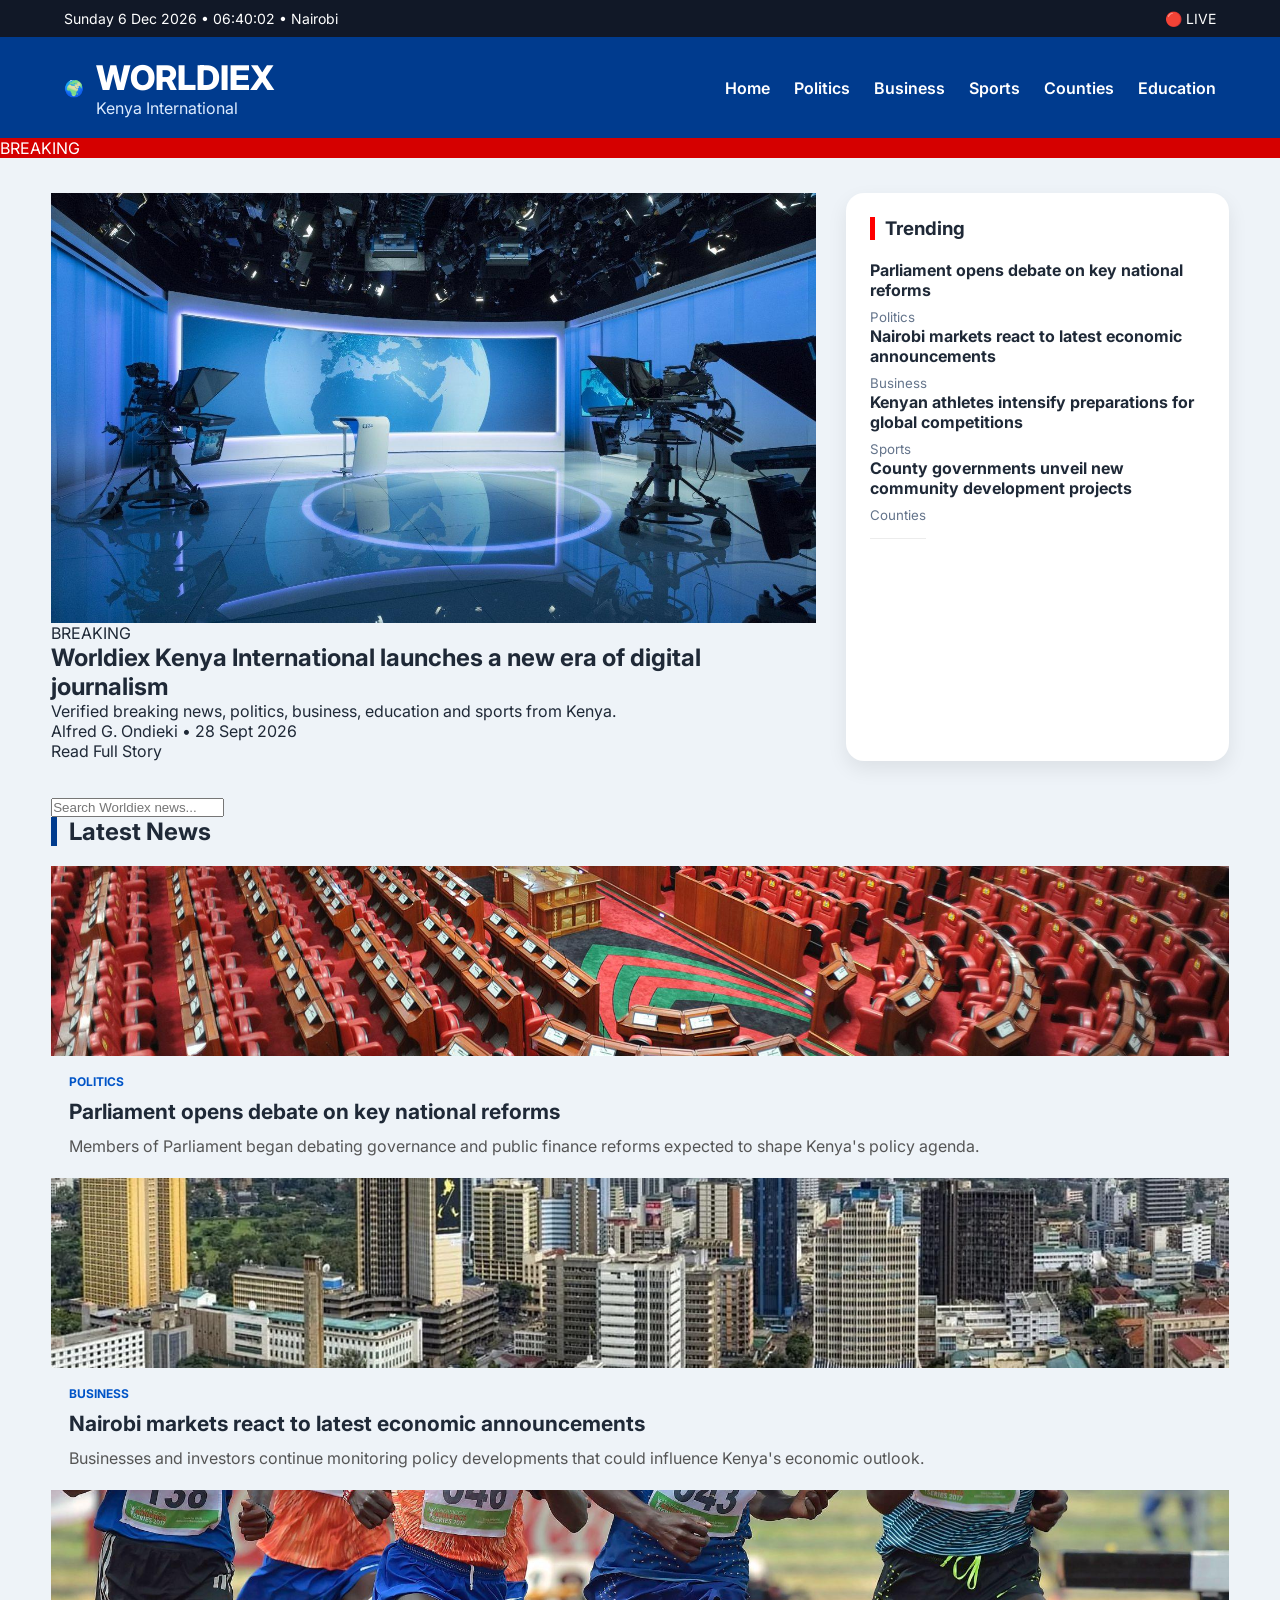
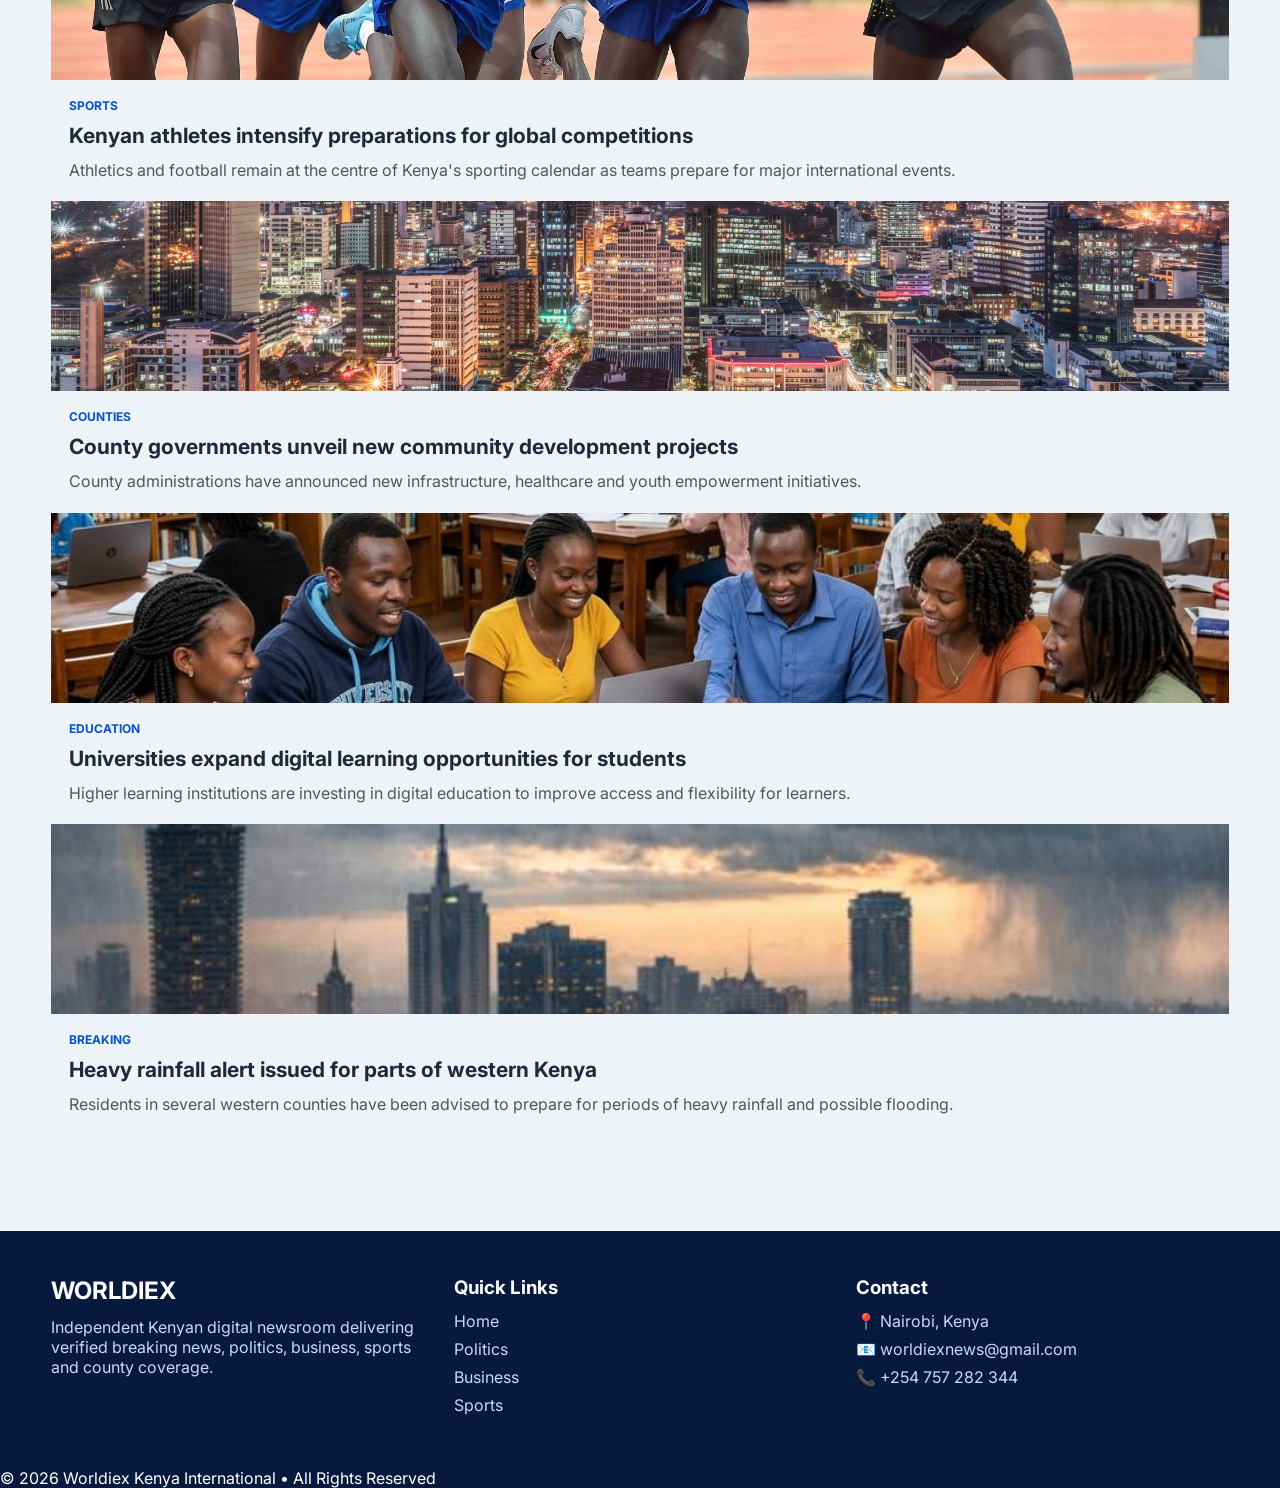
==== commit d12b4f17: "Update index.html" ====
--- a/index.html
+++ b/index.html
@@ -10,121 +10,158 @@
 </head>
 <body>
 
-<div class="topbar">
-  <div class="left">
-    <span id="date"></span>
-    <span>|</span>
-    <span id="time"></span>
-    <span>|</span>
-    <span>📍 Nairobi</span>
-  </div>
-  <div class="right">
-    🔴 LIVE
-  </div>
-</div>
-
-<header>
-  <div class="logo">
-    <div class="globe">🌍</div>
-    <div>
-      <h1>WORLDIEX</h1>
-      <p>Kenya International</p>
+  <!-- LIVE TOP BAR -->
+  <div class="topbar">
+    <div class="top-left">
+      <span id="date">Monday, 28 Sept 2026</span>
+      <span>•</span>
+      <span id="time">12:00:00</span>
+      <span>• Nairobi</span>
+    </div>
+    <div class="top-right">
+      🔴 LIVE
     </div>
   </div>
 
-  <nav>
-    <a href="index.html">Home</a>
-    <a href="category.html?cat=Politics">Politics</a>
-    <a href="category.html?cat=Business">Business</a>
-    <a href="category.html?cat=Sports">Sports</a>
-    <a href="category.html?cat=Counties">Counties</a>
-    <a href="category.html?cat=Education">Education</a>
-  </nav>
-</header>
+  <!-- HEADER -->
+  <header class="header">
 
-<section class="breaking">
-  <div class="label">BREAKING</div>
-  <div class="ticker">
-    <div id="tickerText"></div>
-  </div>
-</section>
+    <a href="index.html" class="logo">
+      <div class="logo-icon">🌍</div>
 
-<main class="container">
+      <div>
+        <h1>WORLDIEX</h1>
+        <p>Kenya International</p>
+      </div>
+    </a>
 
-<section class="hero">
-
-  <div class="hero-image">
-    <img src="images/studio.jpg" alt="Worldiex Studio">
-
-    <div class="overlay">
-      <span class="badge">BREAKING</span>
-
-      <h2>
-        Worldiex Kenya International launches a new era of digital journalism
-      </h2>
-
-      <p>
-        Independent reporting focused on verified Kenyan news, counties,
-        politics, business, education and sports.
-      </p>
-
-      <a href="article.html?id=1" class="btn">Read Full Story</a>
-    </div>
-  </div>
-
-  <aside class="trending">
-    <h3>Trending</h3>
-    <div id="trending"></div>
-  </aside>
-
-</section>
-
-<section class="search">
-  <input type="text" id="search" placeholder="Search Worldiex news...">
-</section>
-
-<section>
-  <div class="section-title">
-    <h2>Latest News</h2>
-  </div>
-
-  <div class="grid" id="news"></div>
-</section>
-
-</main>
-
-<footer>
-  <div class="footer-grid">
-
-    <div>
-      <h2>WORLDIEX</h2>
-      <p>
-        Independent Kenyan newsroom delivering verified breaking news and in-depth analysis.
-      </p>
-    </div>
-
-    <div>
-      <h3>Quick Links</h3>
+    <nav>
       <a href="index.html">Home</a>
       <a href="category.html?cat=Politics">Politics</a>
       <a href="category.html?cat=Business">Business</a>
       <a href="category.html?cat=Sports">Sports</a>
+      <a href="category.html?cat=Counties">Counties</a>
+      <a href="category.html?cat=Education">Education</a>
+    </nav>
+
+  </header>
+
+  <!-- BREAKING -->
+  <section class="breaking">
+
+    <div class="breaking-label">BREAKING</div>
+
+    <div class="ticker">
+      <div id="tickerText"></div>
     </div>
 
-    <div>
-      <h3>Contact</h3>
-      <p>📍 Nairobi, Kenya</p>
-      <p>📧 worldiexnews@gmail.com</p>
-      <p>📞 +254 757 282 344</p>
+  </section>
+
+  <!-- MAIN -->
+  <main class="container">
+
+    <!-- HERO -->
+    <section class="hero">
+
+      <article class="featured">
+
+        <img id="heroImage" src="images/studio.jpg" alt="Featured Story">
+
+        <div class="featured-overlay">
+
+          <span class="hero-category" id="heroCategory">BREAKING</span>
+
+          <h2 id="heroTitle">
+            Worldiex Kenya International launches a new era of digital journalism
+          </h2>
+
+          <p id="heroSummary">
+            Verified breaking news, politics, business, education and sports from Kenya.
+          </p>
+
+          <div class="hero-meta" id="heroMeta">
+            Alfred G. Ondieki • 28 Sept 2026
+          </div>
+
+          <a class="hero-btn" id="heroButton" href="article.html?id=1">
+            Read Full Story
+          </a>
+
+        </div>
+
+      </article>
+
+      <aside class="trending">
+
+        <h3>Trending</h3>
+
+        <div id="trending"></div>
+
+      </aside>
+
+    </section>
+
+    <!-- SEARCH -->
+    <section class="search-section">
+      <input
+        id="search"
+        type="text"
+        placeholder="Search Worldiex news..."
+      >
+    </section>
+
+    <!-- LATEST -->
+    <section>
+
+      <div class="section-title">
+        <h2>Latest News</h2>
+      </div>
+
+      <div class="news-grid" id="news"></div>
+
+    </section>
+
+  </main>
+
+  <!-- FOOTER -->
+  <footer>
+
+    <div class="footer-grid">
+
+      <div>
+        <h2>WORLDIEX</h2>
+
+        <p>
+          Independent Kenyan digital newsroom delivering verified breaking news,
+          politics, business, sports and county coverage.
+        </p>
+      </div>
+
+      <div>
+        <h3>Quick Links</h3>
+
+        <a href="index.html">Home</a>
+        <a href="category.html?cat=Politics">Politics</a>
+        <a href="category.html?cat=Business">Business</a>
+        <a href="category.html?cat=Sports">Sports</a>
+      </div>
+
+      <div>
+        <h3>Contact</h3>
+
+        <p>📍 Nairobi, Kenya</p>
+        <p>📧 worldiexnews@gmail.com</p>
+        <p>📞 +254 757 282 344</p>
+      </div>
+
     </div>
 
-  </div>
+    <div class="copyright">
+      © 2026 Worldiex Kenya International • All Rights Reserved
+    </div>
 
-  <div class="copy">
-    © 2026 Worldiex Kenya International
-  </div>
-</footer>
+  </footer>
 
-<script src="script.js"></script>
+  <script src="script.js"></script>
 </body>
 </html>
--- a/style.css
+++ b/style.css
@@ -1,63 +1,328 @@
-*{margin:0;padding:0;box-sizing:border-box}
-body{font-family:'Inter',sans-serif;background:#eef3f8;color:#222}
-a{text-decoration:none;color:inherit}
-
-.live-bar{background:#111827;color:#fff;padding:10px 6%;display:flex;justify-content:space-between;align-items:center;font-size:14px;flex-wrap:wrap}
-.live-left{display:flex;gap:8px;align-items:center}
-.live-dot{width:10px;height:10px;border-radius:50%;background:red;animation:pulse 1s infinite}
-@keyframes pulse{50%{opacity:.3}}
-
-.header{background:#003b8e;color:#fff;padding:20px 6%;display:flex;justify-content:space-between;align-items:center;flex-wrap:wrap}
-.logo{display:flex;align-items:center;gap:12px}
-.globe{width:55px;height:55px;border-radius:50%;background:#0b56c4;display:flex;justify-content:center;align-items:center;font-size:28px}
-.logo h1{font-size:34px}
-.logo p{color:#dbeafe}
-nav{display:flex;gap:25px;flex-wrap:wrap}
-nav a{font-weight:600}
-
-.breaking{background:#d60000;color:#fff;display:flex;align-items:center}
-.breaking span{background:#fff;color:#d60000;padding:8px 14px;font-weight:700;margin:10px;border-radius:4px}
-.ticker{overflow:hidden;width:100%;white-space:nowrap}
-#breakingTicker{display:inline-block;padding-left:100%;animation:scroll 22s linear infinite;font-weight:600}
-@keyframes scroll{from{transform:translateX(0)}to{transform:translateX(-100%)}}
-
-.container{width:min(1200px,92%);margin:auto;padding:35px 0}
-.hero-grid{display:grid;grid-template-columns:2fr 1fr;gap:30px}
-.featured,.trending,.card{background:#fff;border-radius:18px;overflow:hidden;box-shadow:0 8px 20px rgba(0,0,0,.08)}
-.featured img{width:100%;height:360px;object-fit:cover}
-.hero-content{padding:25px}
-.live-tag{display:inline-block;background:#d60000;color:#fff;padding:6px 12px;border-radius:5px;font-size:12px;font-weight:700;margin-bottom:15px}
-.hero-content h2{font-size:36px;line-height:1.2;margin-bottom:15px}
-.hero-content p{color:#555;margin-bottom:18px}
-.meta{display:flex;gap:10px;color:#777;font-size:14px;flex-wrap:wrap;margin-bottom:20px}
-.read-btn{background:#003b8e;color:#fff;padding:12px 22px;border-radius:30px;font-weight:700;display:inline-block}
-
-.trending{padding:24px}
-.trending h3{border-left:5px solid #d60000;padding-left:10px;margin-bottom:20px}
-.trend-item{display:block;padding:14px 0;border-bottom:1px solid #ececec}
-.trend-item h4{font-size:16px;margin-bottom:5px}
-.trend-item span{color:#777;font-size:13px}
-
-.search-box{margin:35px 0}
-.search-box input{width:100%;padding:16px 20px;border-radius:35px;border:2px solid #d6e0ef;font-size:16px;outline:none}
-.search-box input:focus{border-color:#003b8e}
-
-.section-title{border-left:6px solid #003b8e;padding-left:12px;margin-bottom:22px}
-.news-grid{display:grid;grid-template-columns:repeat(auto-fit,minmax(280px,1fr));gap:24px}
-.card img{width:100%;height:180px;object-fit:cover}
-.content{padding:18px}
-.category{color:#0054c7;font-size:12px;font-weight:700;text-transform:uppercase}
-.content h4{margin:10px 0;font-size:20px}
-.content p{color:#555;font-size:14px;line-height:1.6}
-
-footer{background:#002b63;color:#fff;text-align:center;padding:45px 20px;margin-top:50px}
-footer p{color:#bfd8ff;margin:10px 0}
+*{
+margin:0;
+padding:0;
+box-sizing:border-box;
+}
+
+body{
+font-family:'Inter',sans-serif;
+background:#eef3f8;
+color:#1f2937;
+}
+
+a{
+text-decoration:none;
+color:inherit;
+}
+
+img{
+width:100%;
+display:block;
+}
+
+.topbar{
+background:#111827;
+color:white;
+padding:10px 5%;
+display:flex;
+justify-content:space-between;
+font-size:14px;
+flex-wrap:wrap;
+}
+
+.topbar .left{
+display:flex;
+gap:8px;
+}
+
+header{
+background:#003b8e;
+color:white;
+padding:20px 5%;
+display:flex;
+justify-content:space-between;
+align-items:center;
+flex-wrap:wrap;
+}
+
+.logo{
+display:flex;
+align-items:center;
+gap:12px;
+}
+
+.globe{
+width:56px;
+height:56px;
+border-radius:50%;
+background:#0b5ed7;
+display:flex;
+align-items:center;
+justify-content:center;
+font-size:28px;
+}
+
+.logo h1{
+font-size:34px;
+font-weight:800;
+}
+
+.logo p{
+color:#dbeafe;
+}
+
+nav{
+display:flex;
+gap:24px;
+flex-wrap:wrap;
+}
+
+nav a{
+font-weight:600;
+}
+
+.breaking{
+display:flex;
+align-items:center;
+background:#d50000;
+color:white;
+}
+
+.label{
+background:white;
+color:#d50000;
+padding:8px 14px;
+font-weight:700;
+margin:10px;
+border-radius:4px;
+}
+
+.ticker{
+flex:1;
+overflow:hidden;
+white-space:nowrap;
+}
+
+#tickerText{
+display:inline-block;
+padding-left:100%;
+animation:move 22s linear infinite;
+font-weight:600;
+}
+
+@keyframes move{
+from{transform:translateX(0)}
+to{transform:translateX(-100%)}
+}
+
+.container{
+width:min(1200px,92%);
+margin:auto;
+padding:35px 0;
+}
+
+.hero{
+display:grid;
+grid-template-columns:2fr 1fr;
+gap:30px;
+margin-bottom:35px;
+}
+
+.hero-image{
+position:relative;
+border-radius:18px;
+overflow:hidden;
+}
+
+.hero-image img{
+height:450px;
+object-fit:cover;
+}
+
+.overlay{
+position:absolute;
+inset:0;
+background:linear-gradient(to top,rgba(0,0,0,.75),transparent);
+display:flex;
+flex-direction:column;
+justify-content:flex-end;
+padding:35px;
+color:white;
+}
+
+.badge{
+background:#e30613;
+padding:6px 12px;
+border-radius:4px;
+font-size:12px;
+font-weight:700;
+width:max-content;
+margin-bottom:15px;
+}
+
+.overlay h2{
+font-size:40px;
+line-height:1.15;
+margin-bottom:15px;
+}
+
+.overlay p{
+max-width:600px;
+margin-bottom:22px;
+}
+
+.btn{
+background:white;
+color:#003b8e;
+padding:12px 20px;
+border-radius:30px;
+font-weight:700;
+width:max-content;
+}
+
+.trending{
+background:white;
+border-radius:18px;
+padding:24px;
+box-shadow:0 8px 20px rgba(0,0,0,.08);
+}
+
+.trending h3{
+border-left:5px solid red;
+padding-left:10px;
+margin-bottom:20px;
+}
+
+.trend{
+padding:14px 0;
+border-bottom:1px solid #ececec;
+}
+
+.trend h4{
+font-size:16px;
+margin-bottom:6px;
+}
+
+.trend small{
+color:#64748b;
+}
+
+.search{
+margin-bottom:30px;
+}
+
+.search input{
+width:100%;
+padding:16px 20px;
+border-radius:35px;
+border:2px solid #d6e0ef;
+font-size:16px;
+outline:none;
+}
+
+.section-title{
+border-left:6px solid #003b8e;
+padding-left:12px;
+margin-bottom:20px;
+}
+
+.grid{
+display:grid;
+grid-template-columns:repeat(auto-fit,minmax(280px,1fr));
+gap:24px;
+}
+
+.card{
+background:white;
+border-radius:16px;
+overflow:hidden;
+box-shadow:0 8px 20px rgba(0,0,0,.08);
+transition:.25s;
+}
+
+.card:hover{
+transform:translateY(-6px);
+}
+
+.card img{
+height:190px;
+object-fit:cover;
+}
+
+.content{
+padding:18px;
+}
+
+.category{
+color:#0054c7;
+font-size:12px;
+font-weight:700;
+text-transform:uppercase;
+}
+
+.content h3{
+margin:10px 0;
+font-size:21px;
+}
+
+.content p{
+color:#555;
+line-height:1.6;
+}
+
+footer{
+background:#071a3d;
+color:white;
+margin-top:60px;
+}
+
+.footer-grid{
+width:min(1200px,92%);
+margin:auto;
+padding:45px 0;
+display:grid;
+grid-template-columns:repeat(auto-fit,minmax(220px,1fr));
+gap:30px;
+}
+
+.footer-grid h3,
+.footer-grid h2{
+margin-bottom:12px;
+}
+
+.footer-grid p,
+.footer-grid a{
+color:#c7d8ff;
+display:block;
+margin-bottom:8px;
+}
+
+.copy{
+text-align:center;
+padding:18px;
+border-top:1px solid rgba(255,255,255,.1);
+color:#9db8ff;
+}
 
 @media(max-width:900px){
-.hero-grid{grid-template-columns:1fr}
-.featured img{height:240px}
-.hero-content h2{font-size:28px}
-.header{justify-content:center;gap:20px}
-nav{justify-content:center}
-.live-bar{font-size:12px}
-}
+.hero{
+grid-template-columns:1fr;
+}
+
+.hero-image img{
+height:280px;
+}
+
+.overlay h2{
+font-size:28px;
+}
+
+header{
+justify-content:center;
+gap:20px;
+}
+
+nav{
+justify-content:center;
+}
+}
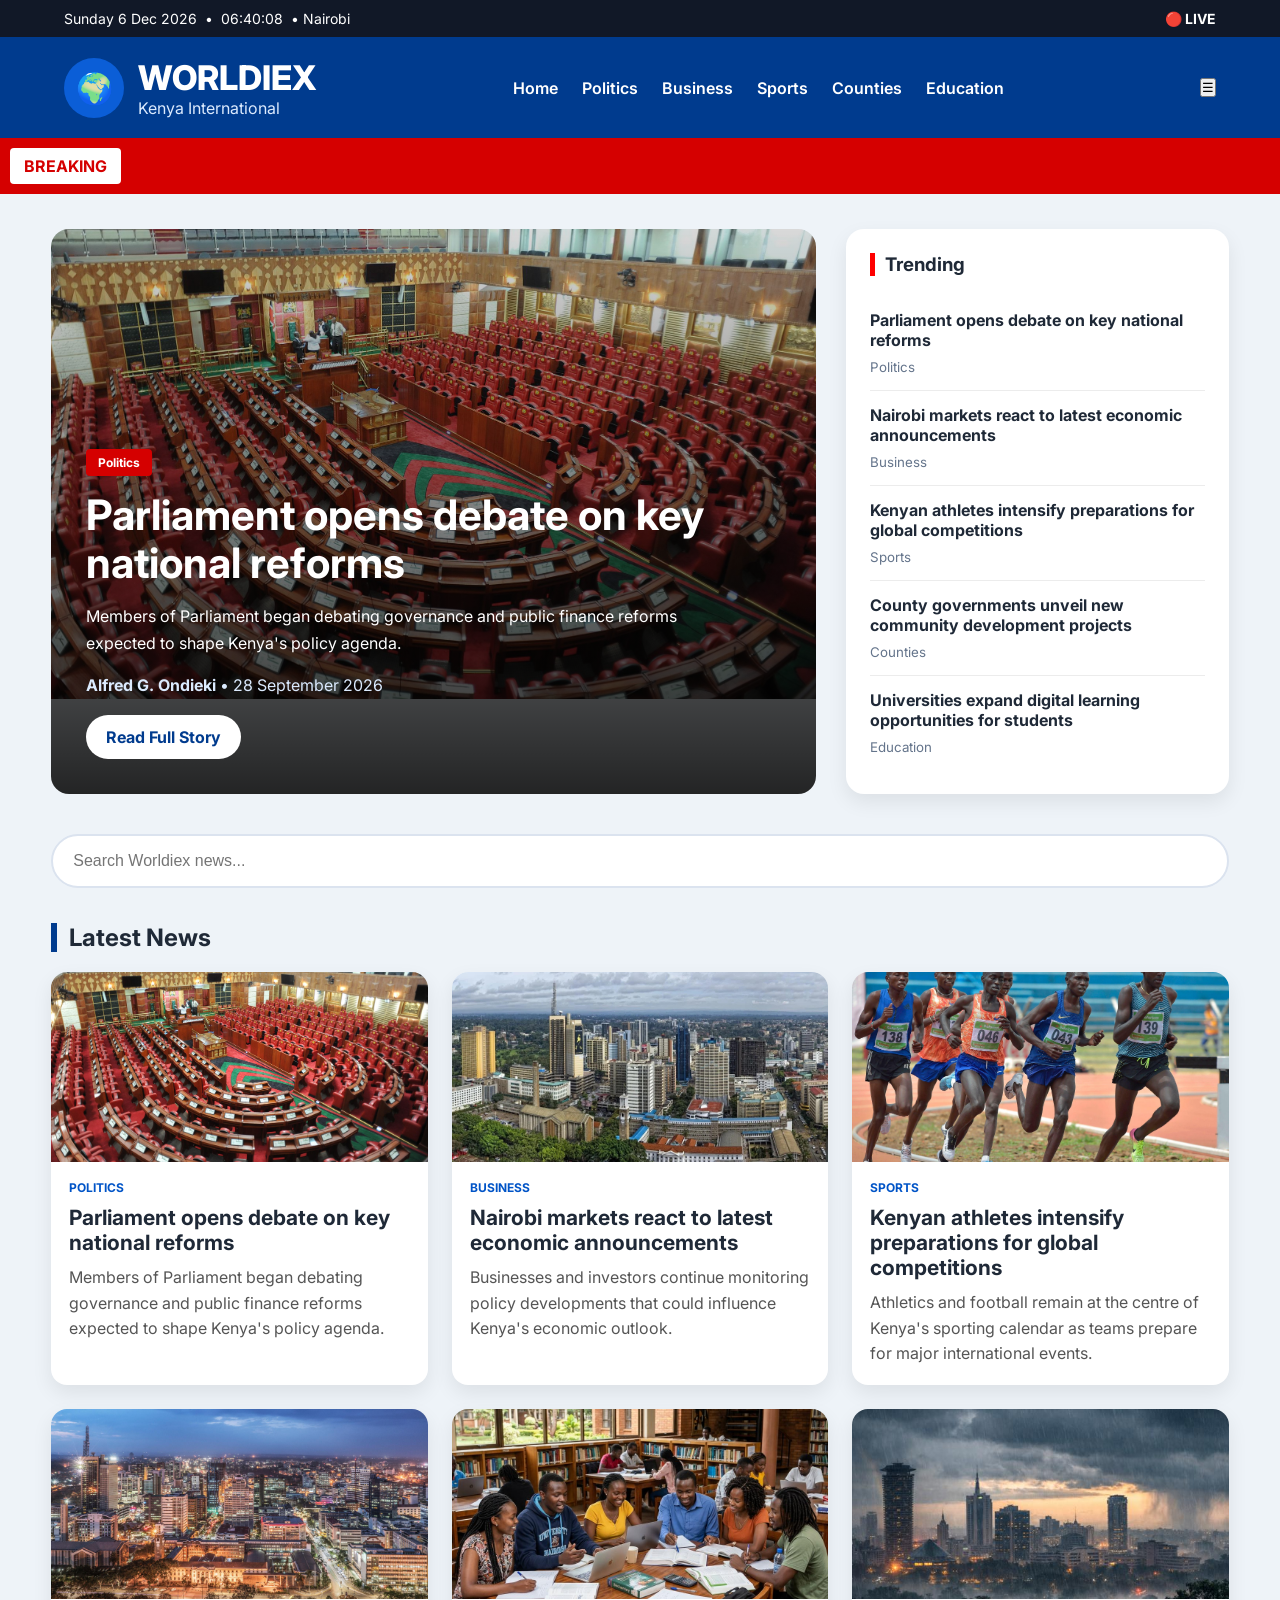
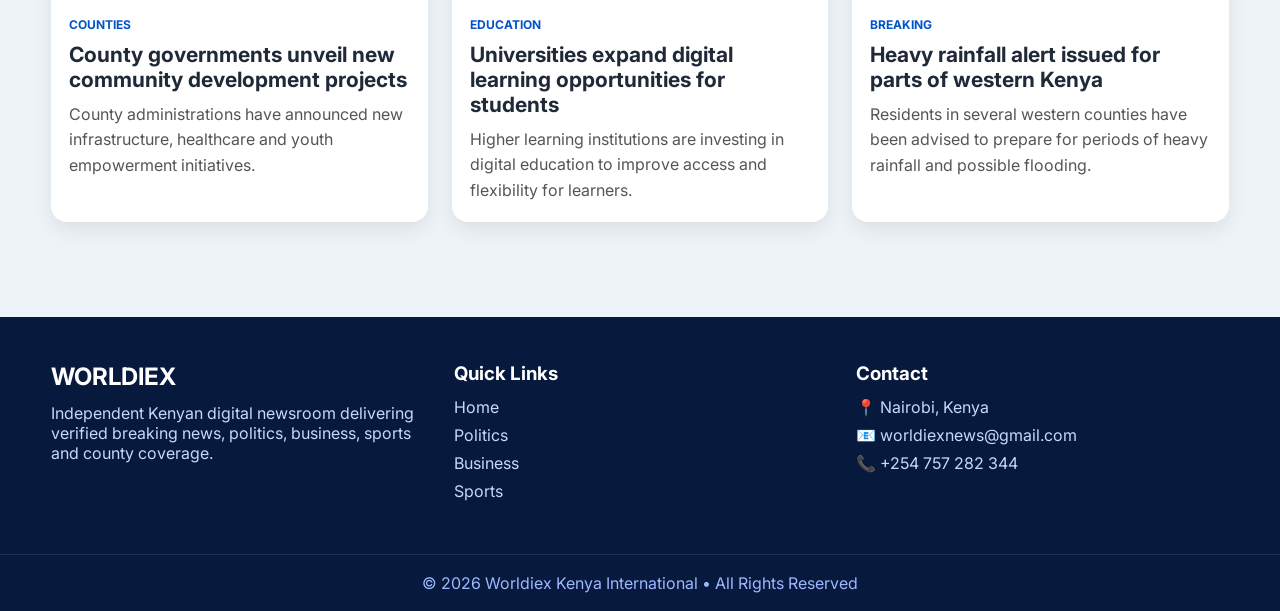
==== commit 83f1eb72: "Update index.html" ====
--- a/index.html
+++ b/index.html
@@ -35,14 +35,45 @@
       </div>
     </a>
 
-    <nav>
-      <a href="index.html">Home</a>
-      <a href="category.html?cat=Politics">Politics</a>
-      <a href="category.html?cat=Business">Business</a>
-      <a href="category.html?cat=Sports">Sports</a>
-      <a href="category.html?cat=Counties">Counties</a>
-      <a href="category.html?cat=Education">Education</a>
-    </nav>
+    <!-- DESKTOP NAVIGATION -->
+
+<nav class="desktop-nav">
+
+    <a href="index.html">Home</a>
+
+    <a href="category.html?cat=Politics">
+        Politics
+    </a>
+
+    <a href="category.html?cat=Business">
+        Business
+    </a>
+
+    <a href="category.html?cat=Sports">
+        Sports
+    </a>
+
+    <a href="category.html?cat=Counties">
+        Counties
+    </a>
+
+    <a href="category.html?cat=Education">
+        Education
+    </a>
+
+</nav>
+
+
+<!-- MOBILE MENU BUTTON -->
+
+<button
+    class="mobile-menu-button"
+    id="mobileMenuButton"
+    aria-label="Open navigation menu"
+    aria-expanded="false"
+>
+    ☰
+</button>
 
   </header>
 
--- a/style.css
+++ b/style.css
@@ -1,328 +1,416 @@
 *{
-margin:0;
-padding:0;
-box-sizing:border-box;
+  margin:0;
+  padding:0;
+  box-sizing:border-box;
 }
 
 body{
-font-family:'Inter',sans-serif;
-background:#eef3f8;
-color:#1f2937;
+  font-family:'Inter',sans-serif;
+  background:#eef3f8;
+  color:#1f2937;
 }
 
 a{
-text-decoration:none;
-color:inherit;
+  text-decoration:none;
+  color:inherit;
 }
 
 img{
-width:100%;
-display:block;
-}
-
+  width:100%;
+  display:block;
+}
+
+/* TOP BAR */
 .topbar{
-background:#111827;
-color:white;
-padding:10px 5%;
-display:flex;
-justify-content:space-between;
-font-size:14px;
-flex-wrap:wrap;
-}
-
-.topbar .left{
-display:flex;
-gap:8px;
-}
-
-header{
-background:#003b8e;
-color:white;
-padding:20px 5%;
-display:flex;
-justify-content:space-between;
-align-items:center;
-flex-wrap:wrap;
+  background:#111827;
+  color:white;
+  padding:10px 5%;
+  display:flex;
+  justify-content:space-between;
+  align-items:center;
+  flex-wrap:wrap;
+  font-size:14px;
+}
+
+.top-left{
+  display:flex;
+  gap:8px;
+  flex-wrap:wrap;
+}
+
+.top-right{
+  font-weight:700;
+}
+
+/* HEADER */
+.header{
+  background:#003b8e;
+  color:white;
+  padding:20px 5%;
+  display:flex;
+  justify-content:space-between;
+  align-items:center;
+  flex-wrap:wrap;
 }
 
 .logo{
-display:flex;
-align-items:center;
-gap:12px;
-}
-
-.globe{
-width:56px;
-height:56px;
-border-radius:50%;
-background:#0b5ed7;
-display:flex;
-align-items:center;
-justify-content:center;
-font-size:28px;
+  display:flex;
+  align-items:center;
+  gap:14px;
+}
+
+.logo-icon{
+  width:60px;
+  height:60px;
+  border-radius:50%;
+  background:#0b5ed7;
+  display:flex;
+  justify-content:center;
+  align-items:center;
+  font-size:30px;
 }
 
 .logo h1{
-font-size:34px;
-font-weight:800;
+  font-size:34px;
+  font-weight:800;
 }
 
 .logo p{
-color:#dbeafe;
+  color:#dbeafe;
 }
 
 nav{
-display:flex;
-gap:24px;
-flex-wrap:wrap;
+  display:flex;
+  gap:24px;
+  flex-wrap:wrap;
 }
 
 nav a{
-font-weight:600;
-}
-
+  font-weight:600;
+  transition:.3s;
+}
+
+nav a:hover{
+  color:#ffd54f;
+}
+
+/* BREAKING */
 .breaking{
-display:flex;
-align-items:center;
-background:#d50000;
-color:white;
-}
-
-.label{
-background:white;
-color:#d50000;
-padding:8px 14px;
-font-weight:700;
-margin:10px;
-border-radius:4px;
+  background:#d50000;
+  display:flex;
+  align-items:center;
+  color:white;
+}
+
+.breaking-label{
+  background:white;
+  color:#d50000;
+  padding:8px 14px;
+  margin:10px;
+  border-radius:4px;
+  font-weight:700;
 }
 
 .ticker{
-flex:1;
-overflow:hidden;
-white-space:nowrap;
+  overflow:hidden;
+  white-space:nowrap;
+  width:100%;
 }
 
 #tickerText{
-display:inline-block;
-padding-left:100%;
-animation:move 22s linear infinite;
-font-weight:600;
-}
-
-@keyframes move{
-from{transform:translateX(0)}
-to{transform:translateX(-100%)}
-}
-
+  display:inline-block;
+  padding-left:100%;
+  animation:scroll 20s linear infinite;
+  font-weight:600;
+}
+
+@keyframes scroll{
+  from{transform:translateX(0)}
+  to{transform:translateX(-100%)}
+}
+
+/* MAIN */
 .container{
-width:min(1200px,92%);
-margin:auto;
-padding:35px 0;
+  width:min(1200px,92%);
+  margin:auto;
+  padding:35px 0;
 }
 
 .hero{
-display:grid;
-grid-template-columns:2fr 1fr;
-gap:30px;
-margin-bottom:35px;
-}
-
-.hero-image{
-position:relative;
-border-radius:18px;
-overflow:hidden;
-}
-
-.hero-image img{
-height:450px;
-object-fit:cover;
-}
-
-.overlay{
-position:absolute;
-inset:0;
-background:linear-gradient(to top,rgba(0,0,0,.75),transparent);
-display:flex;
-flex-direction:column;
-justify-content:flex-end;
-padding:35px;
-color:white;
-}
-
-.badge{
-background:#e30613;
-padding:6px 12px;
-border-radius:4px;
-font-size:12px;
-font-weight:700;
-width:max-content;
-margin-bottom:15px;
-}
-
-.overlay h2{
-font-size:40px;
-line-height:1.15;
-margin-bottom:15px;
-}
-
-.overlay p{
-max-width:600px;
-margin-bottom:22px;
-}
-
-.btn{
-background:white;
-color:#003b8e;
-padding:12px 20px;
-border-radius:30px;
-font-weight:700;
-width:max-content;
-}
-
+  display:grid;
+  grid-template-columns:2fr 1fr;
+  gap:30px;
+  margin-bottom:40px;
+}
+
+.featured{
+  position:relative;
+  border-radius:18px;
+  overflow:hidden;
+}
+
+.featured img{
+  height:470px;
+  object-fit:cover;
+}
+
+.featured-overlay{
+  position:absolute;
+  inset:0;
+  display:flex;
+  flex-direction:column;
+  justify-content:flex-end;
+  padding:35px;
+  background:linear-gradient(to top,rgba(0,0,0,.85),rgba(0,0,0,.15));
+  color:white;
+}
+
+.hero-category{
+  background:#d50000;
+  width:max-content;
+  padding:6px 12px;
+  border-radius:4px;
+  font-size:12px;
+  font-weight:700;
+  margin-bottom:15px;
+}
+
+.featured-overlay h2{
+  font-size:42px;
+  line-height:1.15;
+  margin-bottom:15px;
+}
+
+.featured-overlay p{
+  max-width:650px;
+  line-height:1.7;
+  margin-bottom:18px;
+}
+
+.hero-meta{
+  color:#dbeafe;
+  margin-bottom:20px;
+}
+
+.hero-btn{
+  background:white;
+  color:#003b8e;
+  width:max-content;
+  padding:12px 20px;
+  border-radius:30px;
+  font-weight:700;
+}
+
+/* TRENDING */
 .trending{
-background:white;
-border-radius:18px;
-padding:24px;
-box-shadow:0 8px 20px rgba(0,0,0,.08);
+  background:white;
+  border-radius:18px;
+  padding:24px;
+  box-shadow:0 8px 20px rgba(0,0,0,.08);
 }
 
 .trending h3{
-border-left:5px solid red;
-padding-left:10px;
-margin-bottom:20px;
+  border-left:5px solid red;
+  padding-left:10px;
+  margin-bottom:20px;
 }
 
 .trend{
-padding:14px 0;
-border-bottom:1px solid #ececec;
+  display:block;
+  padding:14px 0;
+  border-bottom:1px solid #ececec;
+}
+
+.trend:last-child{
+  border:none;
 }
 
 .trend h4{
-font-size:16px;
-margin-bottom:6px;
+  font-size:16px;
+  margin-bottom:6px;
 }
 
 .trend small{
-color:#64748b;
-}
-
-.search{
-margin-bottom:30px;
-}
-
-.search input{
-width:100%;
-padding:16px 20px;
-border-radius:35px;
-border:2px solid #d6e0ef;
-font-size:16px;
-outline:none;
-}
-
+  color:#64748b;
+}
+
+/* SEARCH */
+.search-section{
+  margin-bottom:35px;
+}
+
+.search-section input{
+  width:100%;
+  padding:16px 20px;
+  border-radius:35px;
+  border:2px solid #dbe3ef;
+  outline:none;
+  font-size:16px;
+}
+
+.search-section input:focus{
+  border-color:#003b8e;
+}
+
+/* LATEST */
 .section-title{
-border-left:6px solid #003b8e;
-padding-left:12px;
-margin-bottom:20px;
-}
-
-.grid{
-display:grid;
-grid-template-columns:repeat(auto-fit,minmax(280px,1fr));
-gap:24px;
+  border-left:6px solid #003b8e;
+  padding-left:12px;
+  margin-bottom:20px;
+}
+
+.news-grid{
+  display:grid;
+  grid-template-columns:repeat(auto-fit,minmax(280px,1fr));
+  gap:24px;
 }
 
 .card{
-background:white;
-border-radius:16px;
-overflow:hidden;
-box-shadow:0 8px 20px rgba(0,0,0,.08);
-transition:.25s;
+  background:white;
+  border-radius:16px;
+  overflow:hidden;
+  box-shadow:0 8px 20px rgba(0,0,0,.08);
+  transition:.25s;
 }
 
 .card:hover{
-transform:translateY(-6px);
+  transform:translateY(-6px);
 }
 
 .card img{
-height:190px;
-object-fit:cover;
+  height:190px;
+  object-fit:cover;
 }
 
 .content{
-padding:18px;
+  padding:18px;
 }
 
 .category{
-color:#0054c7;
-font-size:12px;
-font-weight:700;
-text-transform:uppercase;
+  color:#0054c7;
+  font-size:12px;
+  font-weight:700;
+  text-transform:uppercase;
 }
 
 .content h3{
-margin:10px 0;
-font-size:21px;
+  margin:10px 0;
+  font-size:21px;
 }
 
 .content p{
-color:#555;
-line-height:1.6;
-}
-
+  color:#555;
+  line-height:1.6;
+}
+
+/* FOOTER */
 footer{
-background:#071a3d;
-color:white;
-margin-top:60px;
+  background:#071a3d;
+  color:white;
+  margin-top:60px;
 }
 
 .footer-grid{
-width:min(1200px,92%);
-margin:auto;
-padding:45px 0;
-display:grid;
-grid-template-columns:repeat(auto-fit,minmax(220px,1fr));
-gap:30px;
-}
-
-.footer-grid h3,
-.footer-grid h2{
-margin-bottom:12px;
+  width:min(1200px,92%);
+  margin:auto;
+  display:grid;
+  grid-template-columns:repeat(auto-fit,minmax(220px,1fr));
+  gap:30px;
+  padding:45px 0;
+}
+
+.footer-grid h2,
+.footer-grid h3{
+  margin-bottom:12px;
 }
 
 .footer-grid p,
 .footer-grid a{
-color:#c7d8ff;
-display:block;
-margin-bottom:8px;
-}
-
-.copy{
-text-align:center;
-padding:18px;
-border-top:1px solid rgba(255,255,255,.1);
-color:#9db8ff;
-}
-
+  color:#c7d8ff;
+  display:block;
+  margin-bottom:8px;
+}
+
+.copyright{
+  text-align:center;
+  padding:18px;
+  border-top:1px solid rgba(255,255,255,.1);
+  color:#9db8ff;
+}
+
+/* MOBILE */
 @media(max-width:900px){
-.hero{
-grid-template-columns:1fr;
-}
-
-.hero-image img{
-height:280px;
-}
-
-.overlay h2{
-font-size:28px;
-}
-
-header{
-justify-content:center;
-gap:20px;
-}
-
-nav{
-justify-content:center;
-}
-}
+
+  .header{
+    justify-content:center;
+    gap:20px;
+  }
+
+  nav{
+    justify-content:center;
+  }
+
+  .hero{
+    grid-template-columns:1fr;
+  }
+
+  .featured img{
+    height:300px;
+  }
+
+  .featured-overlay h2{
+    font-size:28px;
+  }
+
+  .topbar{
+    font-size:12px;
+  }
+}
+/* CATEGORY PAGE */
+
+.category-heading{
+    background:white;
+    padding:30px;
+    border-radius:16px;
+    margin-bottom:30px;
+    box-shadow:0 8px 20px rgba(0,0,0,.06);
+}
+
+.category-heading span{
+    color:#d50000;
+    font-size:13px;
+    font-weight:800;
+    text-transform:uppercase;
+}
+
+.category-heading h2{
+    color:#003b8e;
+    font-size:36px;
+    margin:8px 0;
+}
+
+.category-heading p{
+    color:#64748b;
+    line-height:1.6;
+}
+
+.article-card-meta{
+    margin-top:15px;
+    font-size:12px;
+    color:#64748b;
+}
+
+.category-empty,
+.category-error{
+    background:white;
+    padding:40px;
+    border-radius:16px;
+    text-align:center;
+    grid-column:1/-1;
+}
+
+.category-empty h2,
+.category-error h2{
+    color:#003b8e;
+    margin-bottom:10px;
+}
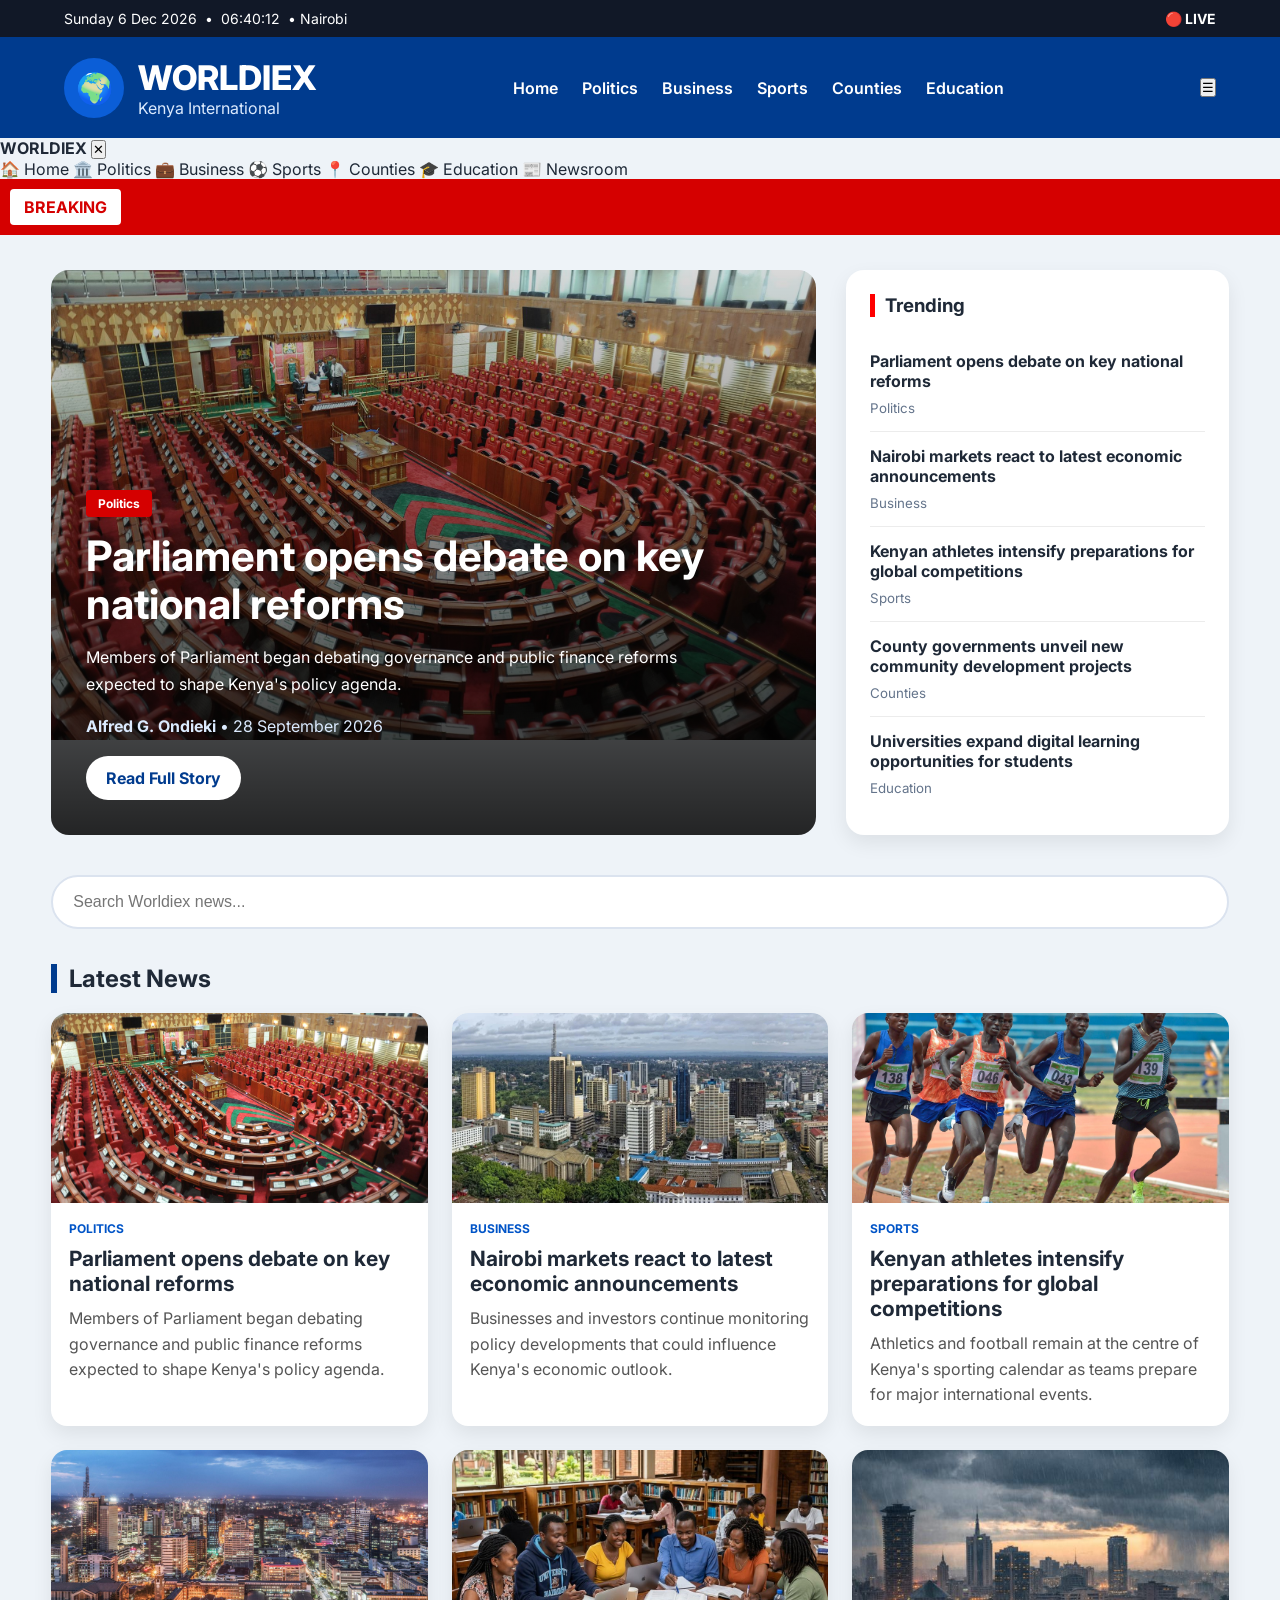
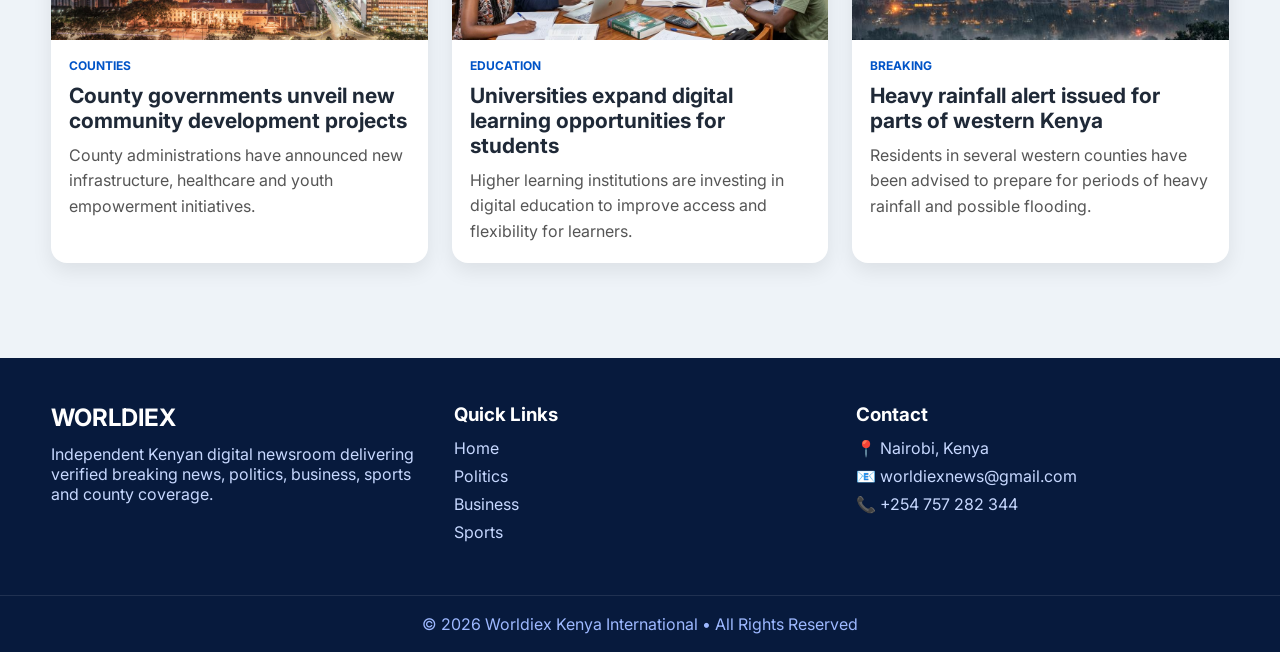
==== commit 2e64a035: "Update index.html" ====
--- a/index.html
+++ b/index.html
@@ -76,6 +76,70 @@
 </button>
 
   </header>
+  <!-- MOBILE NAVIGATION -->
+
+<div
+    class="mobile-menu"
+    id="mobileMenu"
+>
+
+    <div class="mobile-menu-header">
+
+        <strong>
+            WORLDIEX
+        </strong>
+
+        <button
+            id="closeMobileMenu"
+            aria-label="Close navigation menu"
+        >
+            ✕
+        </button>
+
+    </div>
+
+
+    <div class="mobile-menu-links">
+
+        <a href="index.html">
+            🏠 Home
+        </a>
+
+        <a href="category.html?cat=Politics">
+            🏛️ Politics
+        </a>
+
+        <a href="category.html?cat=Business">
+            💼 Business
+        </a>
+
+        <a href="category.html?cat=Sports">
+            ⚽ Sports
+        </a>
+
+        <a href="category.html?cat=Counties">
+            📍 Counties
+        </a>
+
+        <a href="category.html?cat=Education">
+            🎓 Education
+        </a>
+
+        <a href="admin.html">
+            📰 Newsroom
+        </a>
+
+    </div>
+
+</div>
+
+
+<!-- MOBILE MENU BACKDROP -->
+
+<div
+    class="mobile-menu-overlay"
+    id="mobileMenuOverlay"
+></div>
 
   <!-- BREAKING -->
   <section class="breaking">
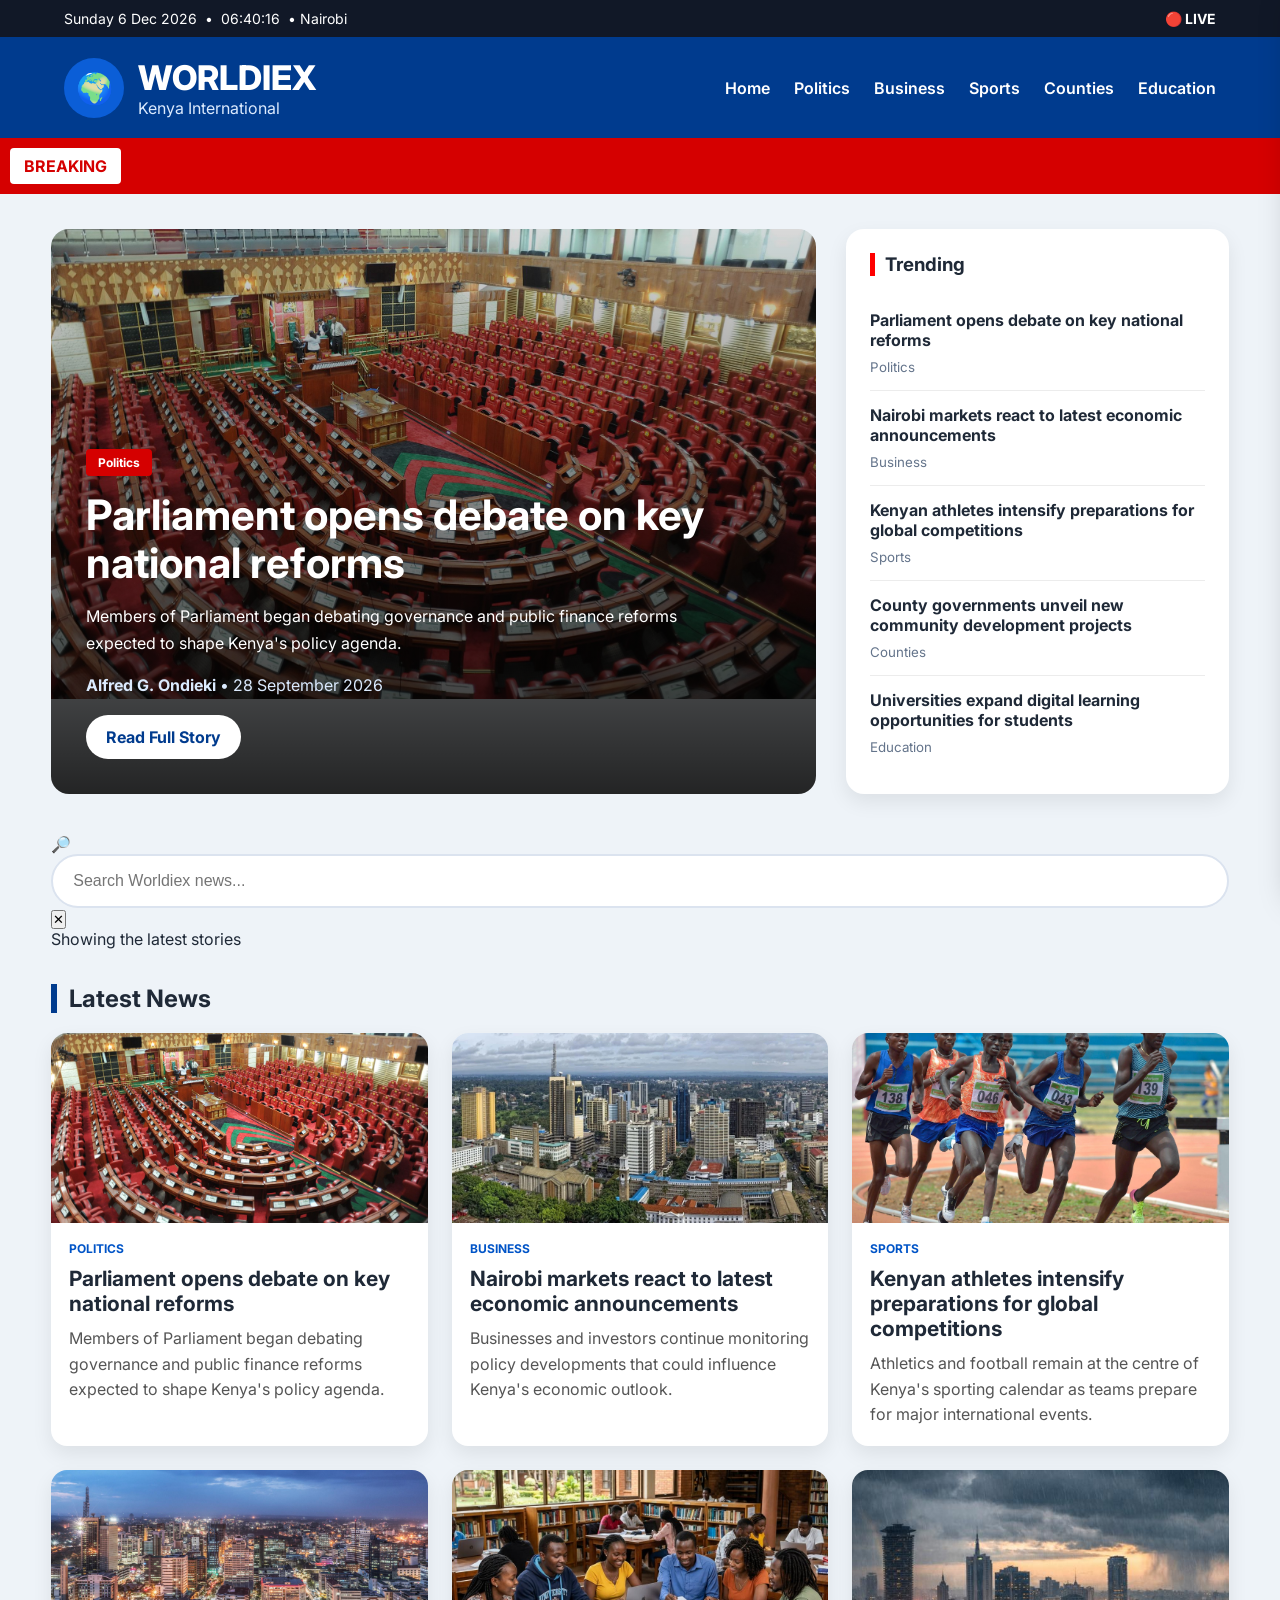
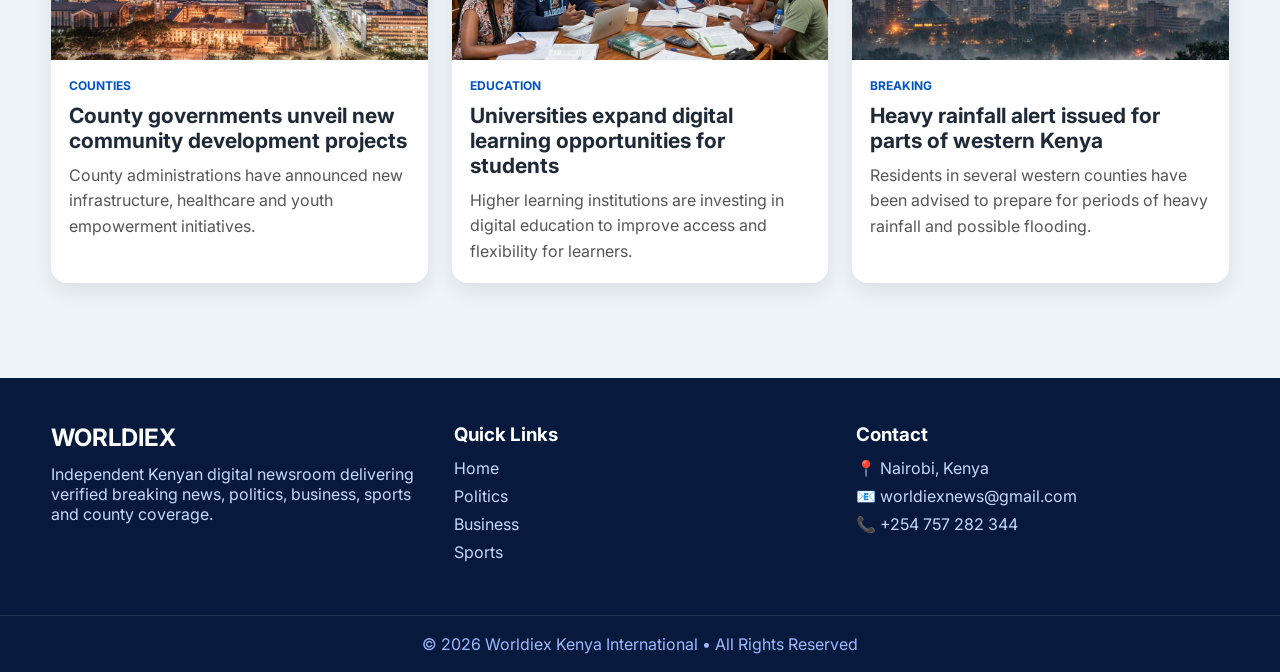
==== commit d57af9ab: "Update index.html" ====
--- a/index.html
+++ b/index.html
@@ -198,12 +198,40 @@
 
     <!-- SEARCH -->
     <section class="search-section">
-      <input
-        id="search"
-        type="text"
-        placeholder="Search Worldiex news..."
-      >
-    </section>
+
+  <div class="search-box">
+
+    <span class="search-icon">🔎</span>
+
+    <input
+      id="search"
+      type="search"
+      autocomplete="off"
+      placeholder="Search Worldiex news..."
+      aria-label="Search Worldiex news"
+    >
+
+    <button
+      id="clearSearch"
+      class="clear-search"
+      type="button"
+      aria-label="Clear search"
+      title="Clear search"
+    >
+      ✕
+    </button>
+
+  </div>
+
+  <div
+    id="searchStatus"
+    class="search-status"
+    aria-live="polite"
+  >
+    Showing the latest stories
+  </div>
+
+</section>
 
     <!-- LATEST -->
     <section>
--- a/style.css
+++ b/style.css
@@ -414,3 +414,219 @@
     color:#003b8e;
     margin-bottom:10px;
 }
+/* =========================================
+   WORLDIEX MOBILE NAVIGATION
+   ========================================= */
+
+.mobile-menu-button {
+    display: none;
+    background: transparent;
+    border: none;
+    color: white;
+    font-size: 30px;
+    cursor: pointer;
+    padding: 5px 10px;
+}
+
+
+.mobile-menu {
+    position: fixed;
+    top: 0;
+    right: -320px;
+
+    width: 300px;
+    max-width: 85%;
+
+    height: 100vh;
+
+    background: white;
+
+    z-index: 1001;
+
+    box-shadow: -8px 0 30px rgba(0,0,0,.25);
+
+    transition: right .3s ease;
+
+    overflow-y: auto;
+}
+
+
+.mobile-menu.active {
+    right: 0;
+}
+
+
+.mobile-menu-header {
+    height: 75px;
+
+    background: #003b8e;
+
+    color: white;
+
+    display: flex;
+
+    align-items: center;
+
+    justify-content: space-between;
+
+    padding: 0 20px;
+
+    font-size: 21px;
+}
+
+
+.mobile-menu-header button {
+    background: transparent;
+
+    border: none;
+
+    color: white;
+
+    font-size: 25px;
+
+    cursor: pointer;
+}
+
+
+.mobile-menu-links {
+    display: flex;
+
+    flex-direction: column;
+}
+
+
+.mobile-menu-links a {
+    display: block;
+
+    padding: 18px 22px;
+
+    text-decoration: none;
+
+    color: #172033;
+
+    font-weight: 700;
+
+    border-bottom: 1px solid #e5e7eb;
+
+    transition: background .2s ease,
+                color .2s ease;
+}
+
+
+.mobile-menu-links a:hover {
+    background: #f1f5f9;
+
+    color: #003b8e;
+}
+
+
+.mobile-menu-overlay {
+    position: fixed;
+
+    inset: 0;
+
+    background: rgba(0,0,0,.45);
+
+    z-index: 1000;
+
+    opacity: 0;
+
+    visibility: hidden;
+
+    transition: opacity .3s ease;
+}
+
+
+.mobile-menu-overlay.active {
+    opacity: 1;
+
+    visibility: visible;
+}
+
+
+/* =========================================
+   MOBILE SCREEN
+   ========================================= */
+
+@media (max-width: 768px) {
+
+    .desktop-nav {
+        display: none;
+    }
+
+
+    .mobile-menu-button {
+        display: block;
+    }
+
+
+    .header {
+        padding: 12px 18px;
+
+        display: flex;
+
+        align-items: center;
+
+        justify-content: space-between;
+    }
+
+
+    .logo h1 {
+        font-size: 22px;
+    }
+
+
+    .logo p {
+        font-size: 11px;
+    }
+
+
+    .logo-icon {
+        width: 42px;
+        height: 42px;
+
+        font-size: 20px;
+    }
+
+}
+/* =========================================
+   ARTICLE PAGE MOBILE IMPROVEMENTS
+   ========================================= */
+
+@media (max-width:768px){
+
+    .article-container{
+        width:94%;
+        padding:25px 0 45px;
+    }
+
+    .article-title{
+        font-size:30px;
+        line-height:1.2;
+    }
+
+    .article-image{
+        width:100%;
+        height:auto;
+        max-height:350px;
+        object-fit:cover;
+    }
+
+    .article-body{
+        padding:22px;
+    }
+
+    .article-body p{
+        font-size:17px;
+        line-height:1.8;
+    }
+
+    .article-meta{
+        font-size:13px;
+    }
+
+    .share button{
+        flex:1;
+    }
+
+}
